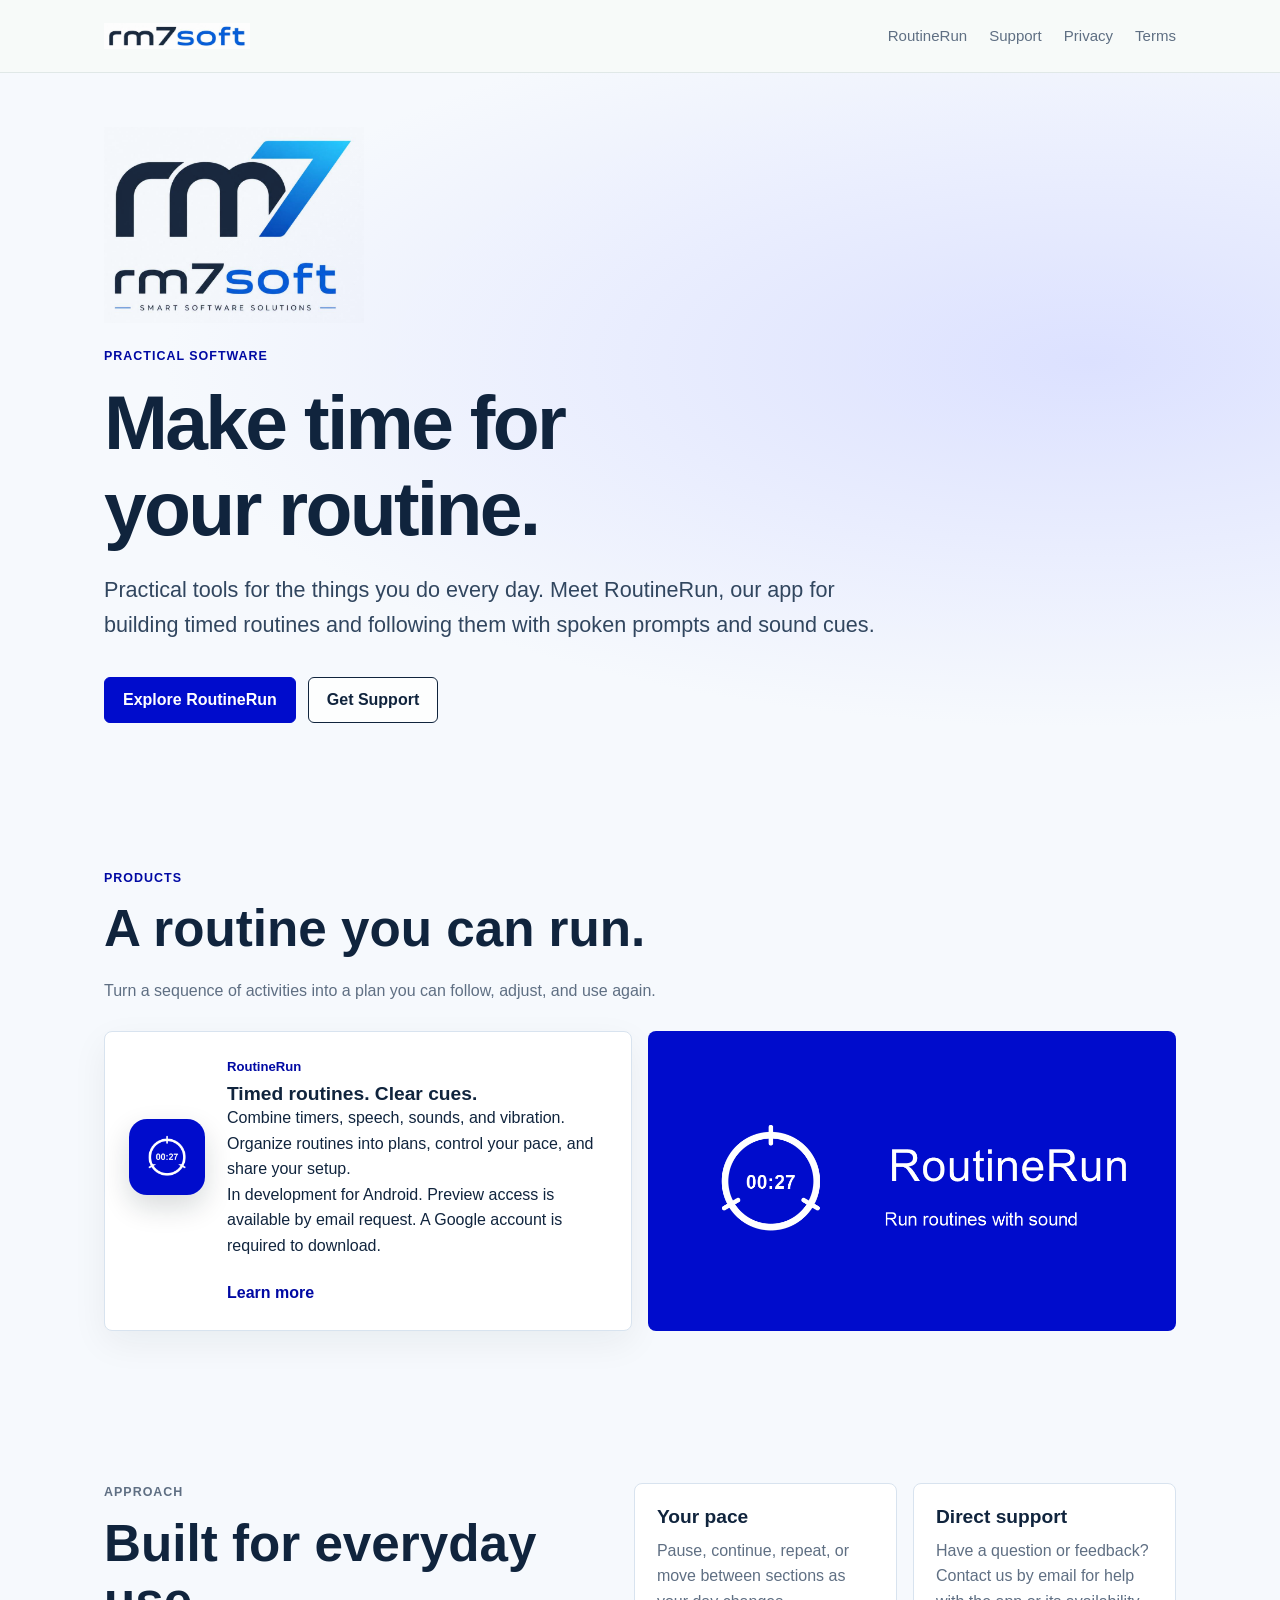
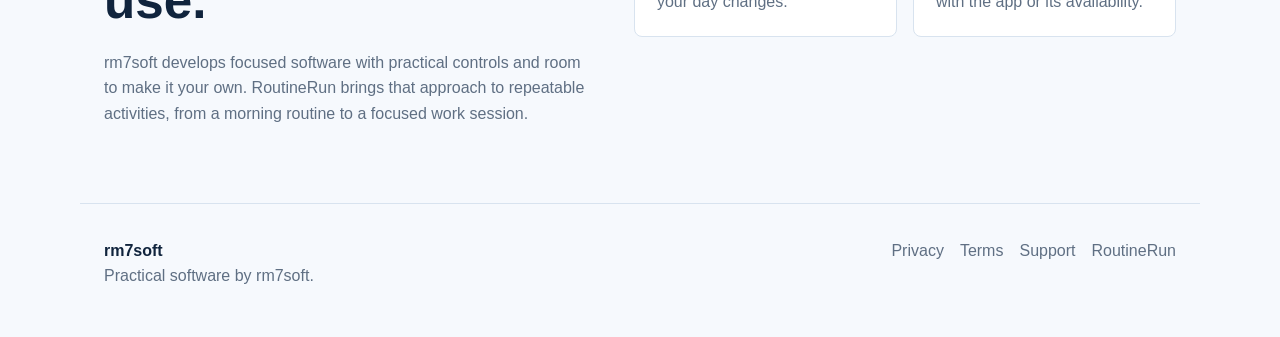
==== index.html @ 3495c2c3 "Keep preview information factual and audience neutral" ====
<!doctype html>
<html lang="en">
<head>
    <meta charset="utf-8">
    <meta name="viewport" content="width=device-width, initial-scale=1">
    <title>rm7soft | Practical software</title>
    <meta name="description" content="Discover RoutineRun for Android: timed routines with spoken prompts, sound cues, flexible plans, and sharing.">
    <link rel="icon" type="image/png" href="assets/rm7soft-mark.png">
    <link rel="stylesheet" href="assets/styles.css">
</head>
<body>
    <a class="skip-link" href="#main">Skip to content</a>
    <header class="site-header">
        <nav class="nav-shell" aria-label="Primary">
            <a class="brand" href="index.html" aria-label="rm7soft home">
                <img class="brand-logo" src="assets/rm7soft-wordmark.png" alt="rm7soft">
            </a>
            <div class="nav-links">
                <a href="routinerun/">RoutineRun</a>
                <a href="support.html">Support</a>
                <a href="privacy.html">Privacy</a>
                <a href="terms.html">Terms</a>
            </div>
        </nav>
    </header>

    <main id="main">
        <section class="hero hero-company">
            <div class="hero-content">
                <img class="hero-logo" src="assets/rm7soft-logo.png" alt="rm7soft - smart software solutions">
                <p class="eyebrow">Practical software</p>
                <h1>Make time for<br>your routine.</h1>
                <p class="lede">Practical tools for the things you do every day. Meet RoutineRun, our app for building timed routines and following them with spoken prompts and sound cues.</p>
                <div class="hero-actions" aria-label="Primary actions">
                    <a class="button primary" href="routinerun/">Explore RoutineRun</a>
                    <a class="button secondary" href="support.html">Get Support</a>
                </div>
            </div>
        </section>

        <section class="section">
            <div class="section-heading">
                <p class="eyebrow">Products</p>
                <h2>A routine you can run.</h2>
                <p>Turn a sequence of activities into a plan you can follow, adjust, and use again.</p>
            </div>
            <div class="product-grid">
                <article class="product-card">
                    <img class="product-icon" src="assets/routinerun-icon.png" alt="" aria-hidden="true">
                    <div>
                        <p class="product-label">RoutineRun</p>
                        <h3>Timed routines. Clear cues.</h3>
                        <p>Combine timers, speech, sounds, and vibration. Organize routines into plans, control your pace, and share your setup.</p>
                        <p>In development for Android. Preview access is available by email request. A Google account is required to download.</p>
                    </div>
                    <a class="text-link" href="routinerun/">Learn more</a>
                </article>
                <a class="brand-art" href="routinerun/" aria-label="Discover RoutineRun">
                    <img src="assets/routinerun-brand.png" alt="RoutineRun — Run routines with sound" width="1024" height="500" loading="lazy">
                </a>
            </div>
        </section>

        <section class="section split-section">
            <div>
                <p class="eyebrow">Approach</p>
                <h2>Built for everyday use.</h2>
                <p>rm7soft develops focused software with practical controls and room to make it your own. RoutineRun brings that approach to repeatable activities, from a morning routine to a focused work session.</p>
            </div>
            <div class="info-grid">
                <article class="info-card">
                    <h3>Your pace</h3>
                    <p>Pause, continue, repeat, or move between sections as your day changes.</p>
                </article>
                <article class="info-card">
                    <h3>Direct support</h3>
                    <p>Have a question or feedback? Contact us by email for help with the app or its availability.</p>
                </article>
            </div>
        </section>
    </main>

    <footer class="site-footer">
        <div>
            <strong>rm7soft</strong>
            <p>Practical software by rm7soft.</p>
        </div>
        <nav aria-label="Footer">
            <a href="privacy.html">Privacy</a>
            <a href="terms.html">Terms</a>
            <a href="support.html">Support</a>
            <a href="routinerun/">RoutineRun</a>
        </nav>
    </footer>
</body>
</html>
---- assets/styles.css ----
:root {
    color-scheme: light;
    --ink: #10243d;
    --muted: #5f6f83;
    --line: #d8e3ef;
    --paper: #f6f9fd;
    --surface: #ffffff;
    --teal: #000ccc;
    --teal-dark: #0009a3;
    --coral: #24b7ee;
    --gold: #2f8ee8;
    --shadow: 0 22px 70px rgba(16, 36, 61, 0.14);
    --max: 1120px;
}

* {
    box-sizing: border-box;
}

html {
    scroll-behavior: smooth;
    scroll-padding-top: 130px;
}

body {
    margin: 0;
    font-family: Arial, Helvetica, sans-serif;
    line-height: 1.6;
    color: var(--ink);
    background: var(--paper);
}

img {
    max-width: 100%;
    display: block;
}

a {
    color: inherit;
}

a:focus-visible {
    outline: 3px solid var(--teal);
    outline-offset: 5px;
}

.skip-link {
    position: absolute;
    top: -48px;
    left: 16px;
    z-index: 10;
    padding: 10px 14px;
    background: var(--ink);
    color: #ffffff;
    border-radius: 4px;
}

.skip-link:focus {
    top: 16px;
}

.site-header {
    position: sticky;
    top: 0;
    z-index: 5;
    background: rgba(247, 250, 249, 0.94);
    backdrop-filter: blur(14px);
    border-bottom: 1px solid rgba(217, 226, 225, 0.75);
}

.nav-shell {
    max-width: var(--max);
    margin: 0 auto;
    min-height: 72px;
    padding: 0 24px;
    display: flex;
    align-items: center;
    justify-content: space-between;
    gap: 24px;
}

.brand {
    display: inline-flex;
    align-items: center;
    gap: 12px;
    text-decoration: none;
    font-weight: 700;
}

.brand-mark {
    width: 38px;
    height: 38px;
    border-radius: 8px;
    box-shadow: 0 8px 20px rgba(13, 30, 36, 0.14);
}

.brand-logo {
    width: 146px;
    max-width: 42vw;
    height: auto;
}

.brand-product-icon {
    width: 38px;
    height: 38px;
    border-radius: 8px;
    box-shadow: 0 8px 20px rgba(13, 30, 36, 0.16);
}

.brand-text {
    font-size: 1.02rem;
}

.nav-links {
    display: flex;
    align-items: center;
    gap: 22px;
    color: var(--muted);
    font-size: 0.94rem;
}

.nav-links a,
.site-footer a {
    text-decoration: none;
}

.nav-links a:hover,
.site-footer a:hover,
.text-link:hover {
    color: var(--teal-dark);
}

.hero {
    position: relative;
    min-height: min(760px, calc(100vh - 72px));
    display: grid;
    align-items: center;
    overflow: hidden;
    isolation: isolate;
}

.hero::after {
    content: "";
    position: absolute;
    inset: 0;
    z-index: -1;
    background: linear-gradient(90deg, rgba(247, 250, 249, 0.96) 0%, rgba(247, 250, 249, 0.88) 39%, rgba(247, 250, 249, 0.36) 72%, rgba(247, 250, 249, 0.12) 100%);
}

.hero-media {
    position: absolute;
    inset: 0;
    z-index: -2;
}

.hero-media img {
    width: 100%;
    height: 100%;
    object-fit: cover;
    object-position: center right;
}

.hero-content {
    width: min(100%, var(--max));
    margin: 0 auto;
    padding: 82px 24px 116px;
}

.hero-content > * {
    max-width: 620px;
}

.hero-logo {
    width: min(260px, 60vw);
    margin-bottom: 24px;
    mix-blend-mode: multiply;
}

.eyebrow {
    margin: 0 0 12px;
    color: var(--teal-dark);
    font-size: 0.78rem;
    font-weight: 700;
    letter-spacing: 0.08em;
    text-transform: uppercase;
}

h1,
h2,
h3 {
    margin: 0;
    line-height: 1.12;
}

h1 {
    font-size: clamp(2.7rem, 6vw, 5rem);
    letter-spacing: -0.035em;
    overflow-wrap: anywhere;
}

h2 {
    font-size: clamp(2rem, 4vw, 3.4rem);
}

h3 {
    font-size: 1.2rem;
}

p {
    margin: 0;
}

.lede {
    margin-top: 22px;
    color: #31465f;
    font-size: clamp(1.12rem, 2vw, 1.35rem);
    max-width: 570px;
}

.hero-actions,
.actions {
    display: flex;
    flex-wrap: wrap;
    gap: 12px;
    margin-top: 34px;
}

.button {
    display: inline-flex;
    align-items: center;
    justify-content: center;
    min-height: 46px;
    padding: 0 18px;
    border-radius: 6px;
    border: 1px solid var(--ink);
    text-decoration: none;
    font-weight: 700;
}

.button.primary {
    background: var(--teal);
    border-color: var(--teal);
    color: #ffffff;
}

.button.secondary {
    background: rgba(255, 255, 255, 0.8);
    color: var(--ink);
}

.section {
    width: min(100%, var(--max));
    margin: 0 auto;
    padding: 76px 24px;
}

.section-heading {
    max-width: 680px;
}

.section-heading p:not(.eyebrow),
.split-section p,
.legal-content p,
.legal-content li,
.support-list p {
    color: var(--muted);
}

.product-grid {
    margin-top: 28px;
    display: grid;
    grid-template-columns: repeat(2, minmax(0, 1fr));
    gap: 16px;
}

.product-card {
    padding: 24px;
    display: grid;
    grid-template-columns: auto minmax(0, 1fr);
    gap: 22px;
    align-items: center;
    background: var(--surface);
    border: 1px solid var(--line);
    border-radius: 8px;
    box-shadow: 0 12px 36px rgba(23, 32, 35, 0.06);
}

.product-card .text-link {
    grid-column: 2;
}

.product-label {
    margin-bottom: 6px;
    color: var(--teal-dark);
    font-size: 0.82rem;
    font-weight: 700;
}

.product-icon {
    width: 76px;
    height: 76px;
    border-radius: 18px;
    box-shadow: 0 12px 28px rgba(13, 30, 36, 0.16);
}

.product-placeholder {
    width: 76px;
    height: 76px;
    display: grid;
    place-items: center;
    border-radius: 18px;
    background: #eef5f3;
    color: var(--teal-dark);
    border: 1px dashed #97bfe8;
    font-size: 2rem;
    font-weight: 700;
}

.future-product {
    box-shadow: none;
}

.text-link {
    color: var(--teal-dark);
    font-weight: 700;
    text-decoration: none;
    white-space: nowrap;
}

.split-section {
    display: grid;
    grid-template-columns: minmax(0, 0.9fr) minmax(0, 1fr);
    gap: 42px;
    align-items: start;
}

.info-grid,
.feature-grid {
    display: grid;
    grid-template-columns: repeat(2, minmax(0, 1fr));
    gap: 16px;
}

.feature-grid {
    margin-top: 28px;
    grid-template-columns: repeat(3, minmax(0, 1fr));
}

.info-card,
.feature-card,
.support-card {
    padding: 22px;
    background: var(--surface);
    border: 1px solid var(--line);
    border-radius: 8px;
}

.info-card p,
.feature-card p,
.support-card p {
    margin-top: 10px;
    color: var(--muted);
}

.product-hero {
    min-height: auto;
    background: var(--surface);
    border-bottom: 1px solid var(--line);
}

.product-hero::after {
    display: none;
}

.product-hero .hero-content {
    display: grid;
    grid-template-columns: minmax(0, 1.2fr) minmax(260px, 0.8fr);
    gap: 42px;
    align-items: center;
    padding-top: 74px;
    padding-bottom: 74px;
}

.product-lockup {
    display: flex;
    align-items: center;
    gap: 18px;
    margin-bottom: 22px;
}

.product-lockup img {
    width: 78px;
    height: 78px;
    border-radius: 20px;
    box-shadow: 0 14px 32px rgba(13, 30, 36, 0.18);
}

.device-panel {
    padding: 24px;
    background: #edf6ff;
    border: 1px solid var(--line);
    border-radius: 8px;
    box-shadow: var(--shadow);
}

.device-panel img {
    border-radius: 6px;
    aspect-ratio: 4 / 3;
    object-fit: cover;
    object-position: center right;
}

.page-header {
    width: min(100%, var(--max));
    margin: 0 auto;
    padding: 70px 24px 36px;
}

.page-header p {
    max-width: 720px;
    margin-top: 16px;
    color: var(--muted);
    font-size: 1.08rem;
}

.legal-content,
.support-list {
    width: min(100%, 880px);
    margin: 0 auto;
    padding: 24px 24px 78px;
}

.legal-content section,
.support-card {
    margin-top: 26px;
}

.legal-content h2 {
    font-size: 1.42rem;
    margin-bottom: 10px;
}

.legal-content ul {
    margin: 10px 0 0;
    padding-left: 22px;
}

.notice {
    margin-top: 22px;
    padding: 18px;
    border-left: 4px solid var(--gold);
    background: #eef6ff;
    color: #27435f;
}

.site-footer {
    max-width: var(--max);
    margin: 0 auto;
    padding: 34px 24px 48px;
    display: flex;
    justify-content: space-between;
    gap: 28px;
    color: var(--muted);
    border-top: 1px solid var(--line);
}

.site-footer strong {
    color: var(--ink);
}

.site-footer nav {
    display: flex;
    flex-wrap: wrap;
    gap: 16px;
}

.hero-company {
    min-height: auto;
    background: radial-gradient(ellipse at 85% 40%, #dce1ff, transparent 60%), #f6f9fd;
}

.hero-company::after {
    display: none;
}

.hero-company .hero-content {
    padding-top: 54px;
    padding-bottom: 70px;
}

.hero-company .hero-content > * {
    max-width: 800px;
}

.brand-art {
    display: grid;
    align-items: center;
    background: #000ccc;
    border-radius: 8px;
    overflow: hidden;
}

.brand-art img {
    width: 100%;
    height: auto;
}

.product-tagline {
    margin-top: 20px;
    font-size: clamp(1.4rem, 3vw, 2rem);
    font-weight: 700;
    color: var(--teal);
}

.product-art {
    padding: 24px 24px 32px;
    background: #000ccc;
    border-radius: 24px;
    color: white;
    text-align: center;
}

.product-art img {
    width: 100%;
    height: auto;
}

.product-art p {
    font-weight: 700;
}

.section-heading p:not(.eyebrow),
.split-section > div > p:last-child {
    margin-top: 20px;
}

.steps {
    margin: 0;
    padding-left: 28px;
}

.steps li {
    padding: 0 0 26px 12px;
}

.steps li::marker {
    font-weight: 700;
    color: var(--teal);
}

.steps p {
    margin-top: 10px;
}

.callout {
    padding: clamp(24px, 5vw, 48px);
    border: 1px solid #cdd2ff;
    border-radius: 16px;
    background: #eef0ff;
}

.callout > p:not(.eyebrow) {
    max-width: 720px;
    margin-top: 18px;
    color: var(--muted);
}

.legal-content p + p {
    margin-top: 12px;
}

.release-details {
    margin-top: 24px;
}

.release-note {
    margin-top: 18px;
    color: var(--muted);
    font-size: 0.94rem;
}

.release-details summary {
    cursor: pointer;
    font-weight: 700;
}

.release-details p {
    margin-top: 12px;
}

.checksum {
    overflow-wrap: anywhere;
}

@media (prefers-reduced-motion: reduce) {
    html { scroll-behavior: auto; }
}

@media (max-width: 820px) {
    .nav-shell,
    .site-footer {
        align-items: flex-start;
        flex-direction: column;
    }

    .nav-shell {
        gap: 12px;
        padding-top: 14px;
        padding-bottom: 12px;
    }

    .nav-links {
        width: 100%;
        overflow-x: auto;
        padding-bottom: 6px;
    }

    .hero {
        min-height: auto;
    }

    .hero::after {
        background: linear-gradient(180deg, rgba(247, 250, 249, 0.98) 0%, rgba(247, 250, 249, 0.88) 52%, rgba(247, 250, 249, 0.52) 100%);
    }

    .hero-content {
        padding-top: 62px;
        padding-bottom: 92px;
    }

    .hero-media img {
        object-position: 68% center;
    }

    .product-grid,
    .product-card,
    .split-section,
    .product-hero .hero-content,
    .feature-grid {
        grid-template-columns: 1fr;
    }

    .product-card {
        align-items: start;
    }

    .product-card .text-link {
        grid-column: 1;
    }

    .text-link {
        white-space: normal;
    }
}

@media (max-width: 560px) {
    .nav-shell {
        padding: 14px 18px 12px;
    }

    .nav-links {
        gap: 16px;
        font-size: 0.9rem;
    }

    .hero-content,
    .section,
    .page-header,
    .legal-content,
    .support-list,
    .site-footer {
        padding-left: 18px;
        padding-right: 18px;
    }

    h1 {
        font-size: clamp(2.6rem, 10vw, 3.25rem);
    }

    .hero-actions,
    .actions {
        flex-direction: column;
    }

    .button {
        width: 100%;
    }

    .info-grid {
        grid-template-columns: 1fr;
    }
}
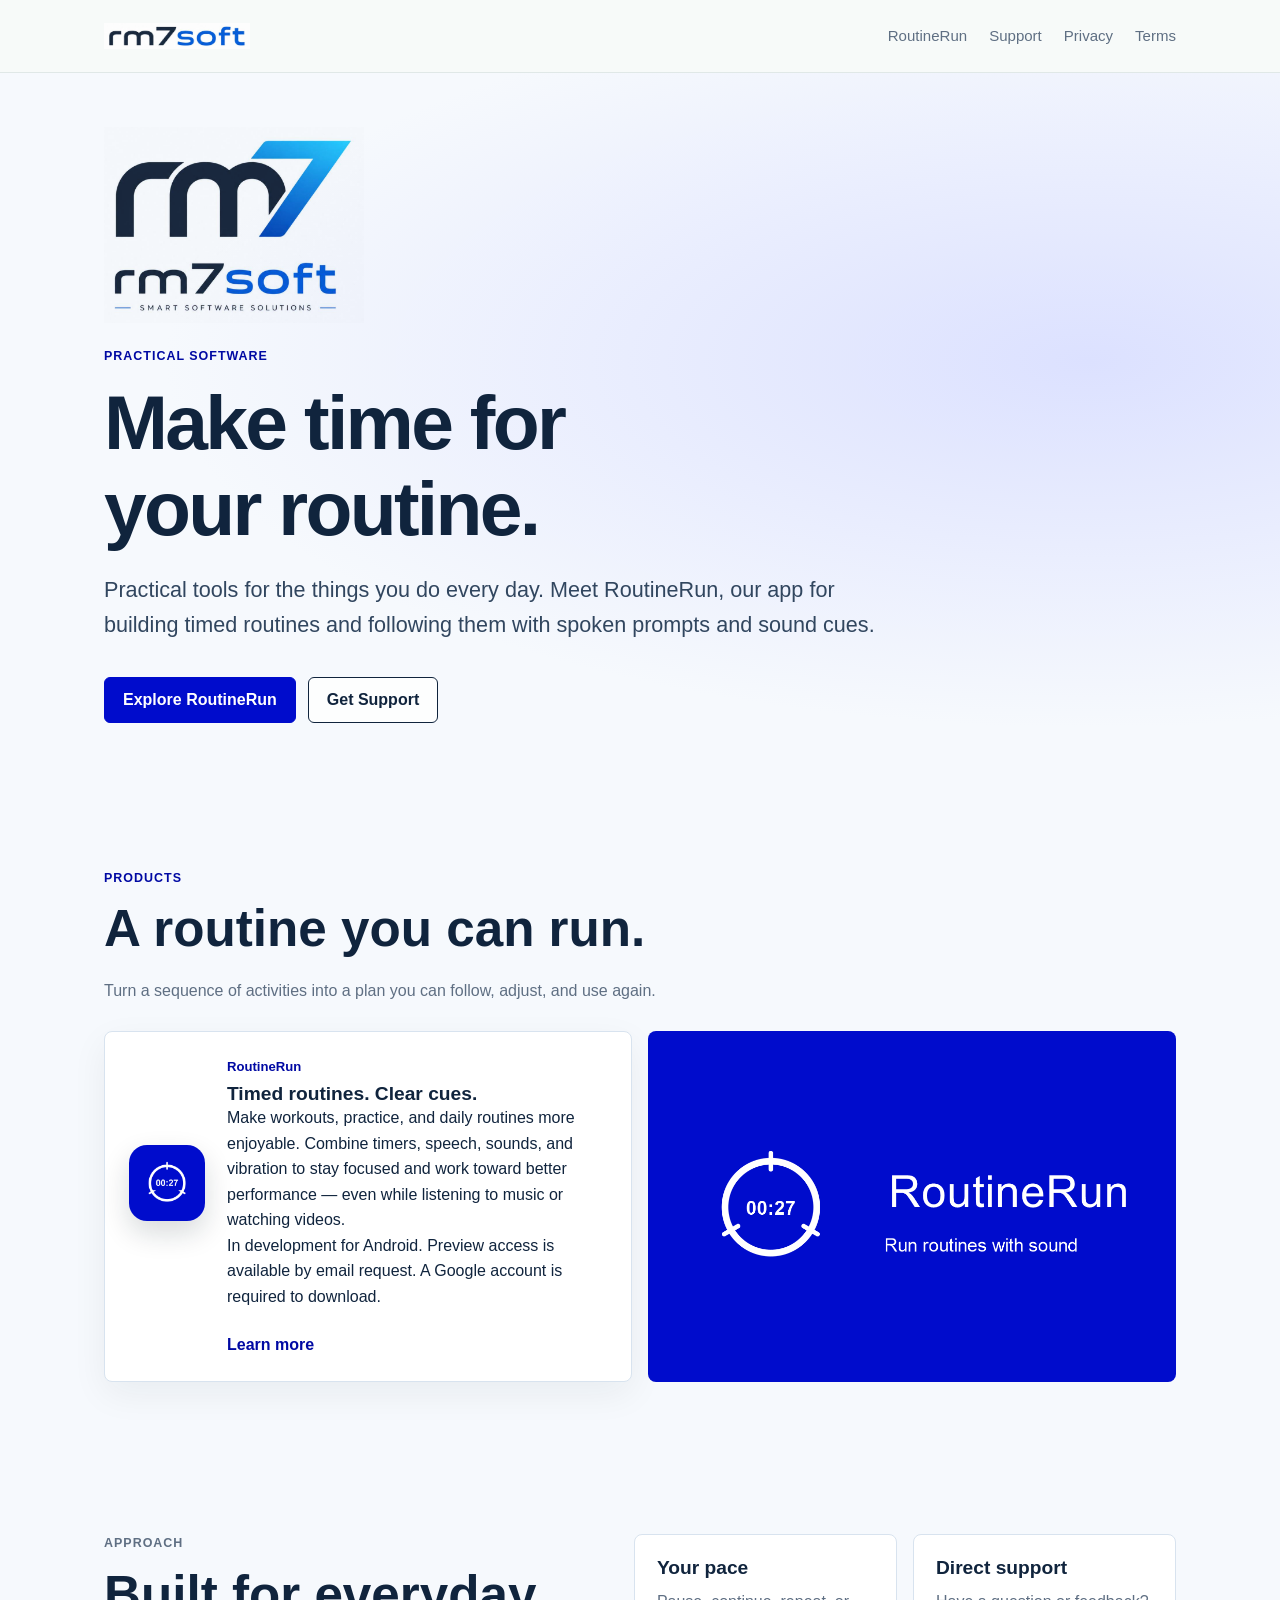
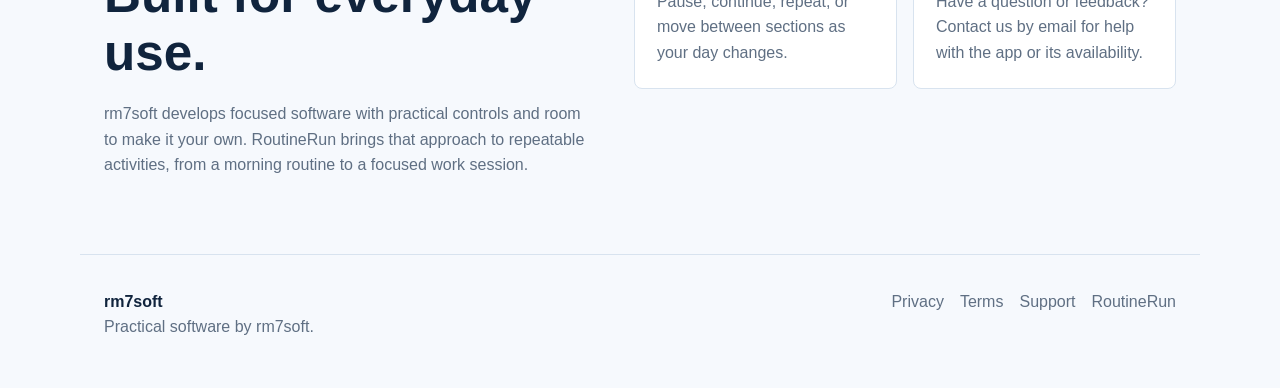
==== commit d25f8523: "Describe enjoyment, practice, and use alongside music and video" ====
--- a/index.html
+++ b/index.html
@@ -50,7 +50,7 @@
                     <div>
                         <p class="product-label">RoutineRun</p>
                         <h3>Timed routines. Clear cues.</h3>
-                        <p>Combine timers, speech, sounds, and vibration. Organize routines into plans, control your pace, and share your setup.</p>
+                        <p>Make workouts, practice, and daily routines more enjoyable. Combine timers, speech, sounds, and vibration to stay focused and work toward better performance &mdash; even while listening to music or watching videos.</p>
                         <p>In development for Android. Preview access is available by email request. A Google account is required to download.</p>
                     </div>
                     <a class="text-link" href="routinerun/">Learn more</a>
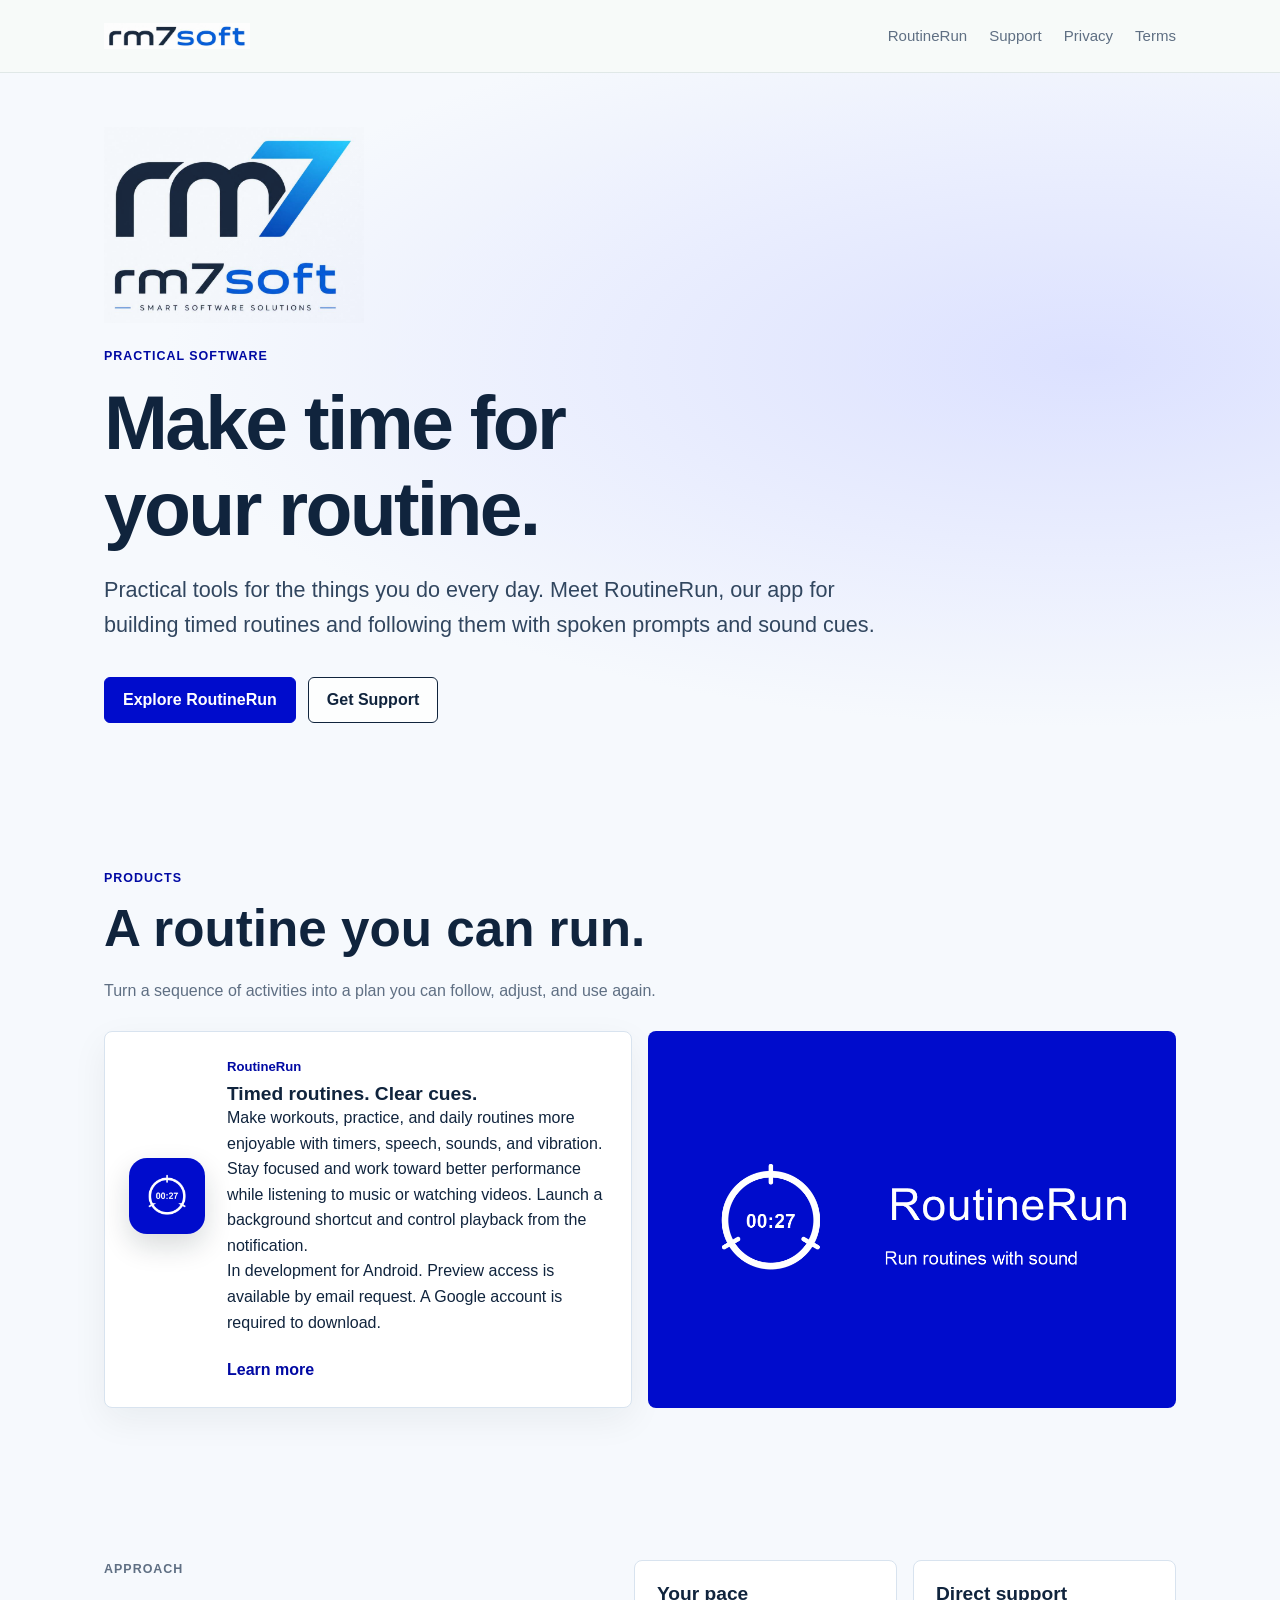
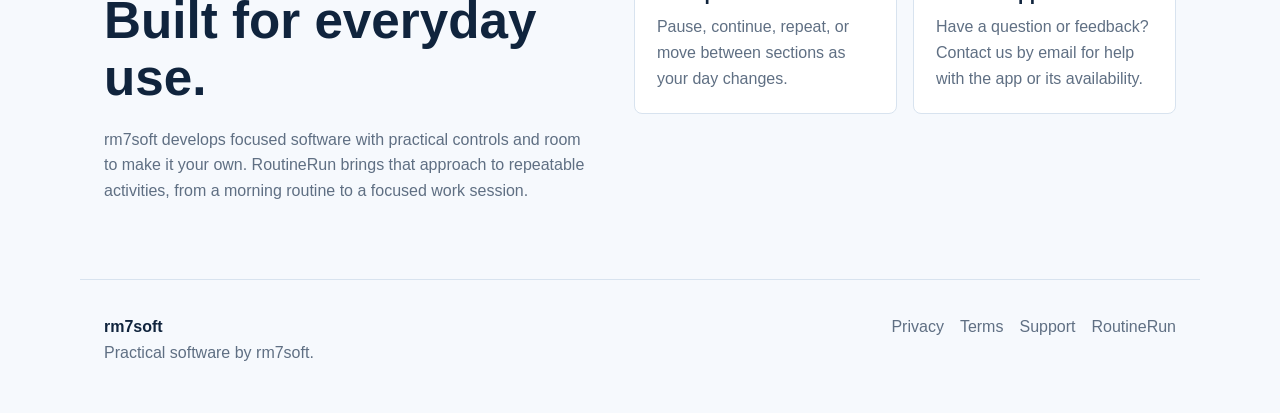
==== commit 35a4b6e1: "Document background shortcuts and expanded playback controls" ====
--- a/index.html
+++ b/index.html
@@ -50,7 +50,7 @@
                     <div>
                         <p class="product-label">RoutineRun</p>
                         <h3>Timed routines. Clear cues.</h3>
-                        <p>Make workouts, practice, and daily routines more enjoyable. Combine timers, speech, sounds, and vibration to stay focused and work toward better performance &mdash; even while listening to music or watching videos.</p>
+                        <p>Make workouts, practice, and daily routines more enjoyable with timers, speech, sounds, and vibration. Stay focused and work toward better performance while listening to music or watching videos. Launch a background shortcut and control playback from the notification.</p>
                         <p>In development for Android. Preview access is available by email request. A Google account is required to download.</p>
                     </div>
                     <a class="text-link" href="routinerun/">Learn more</a>
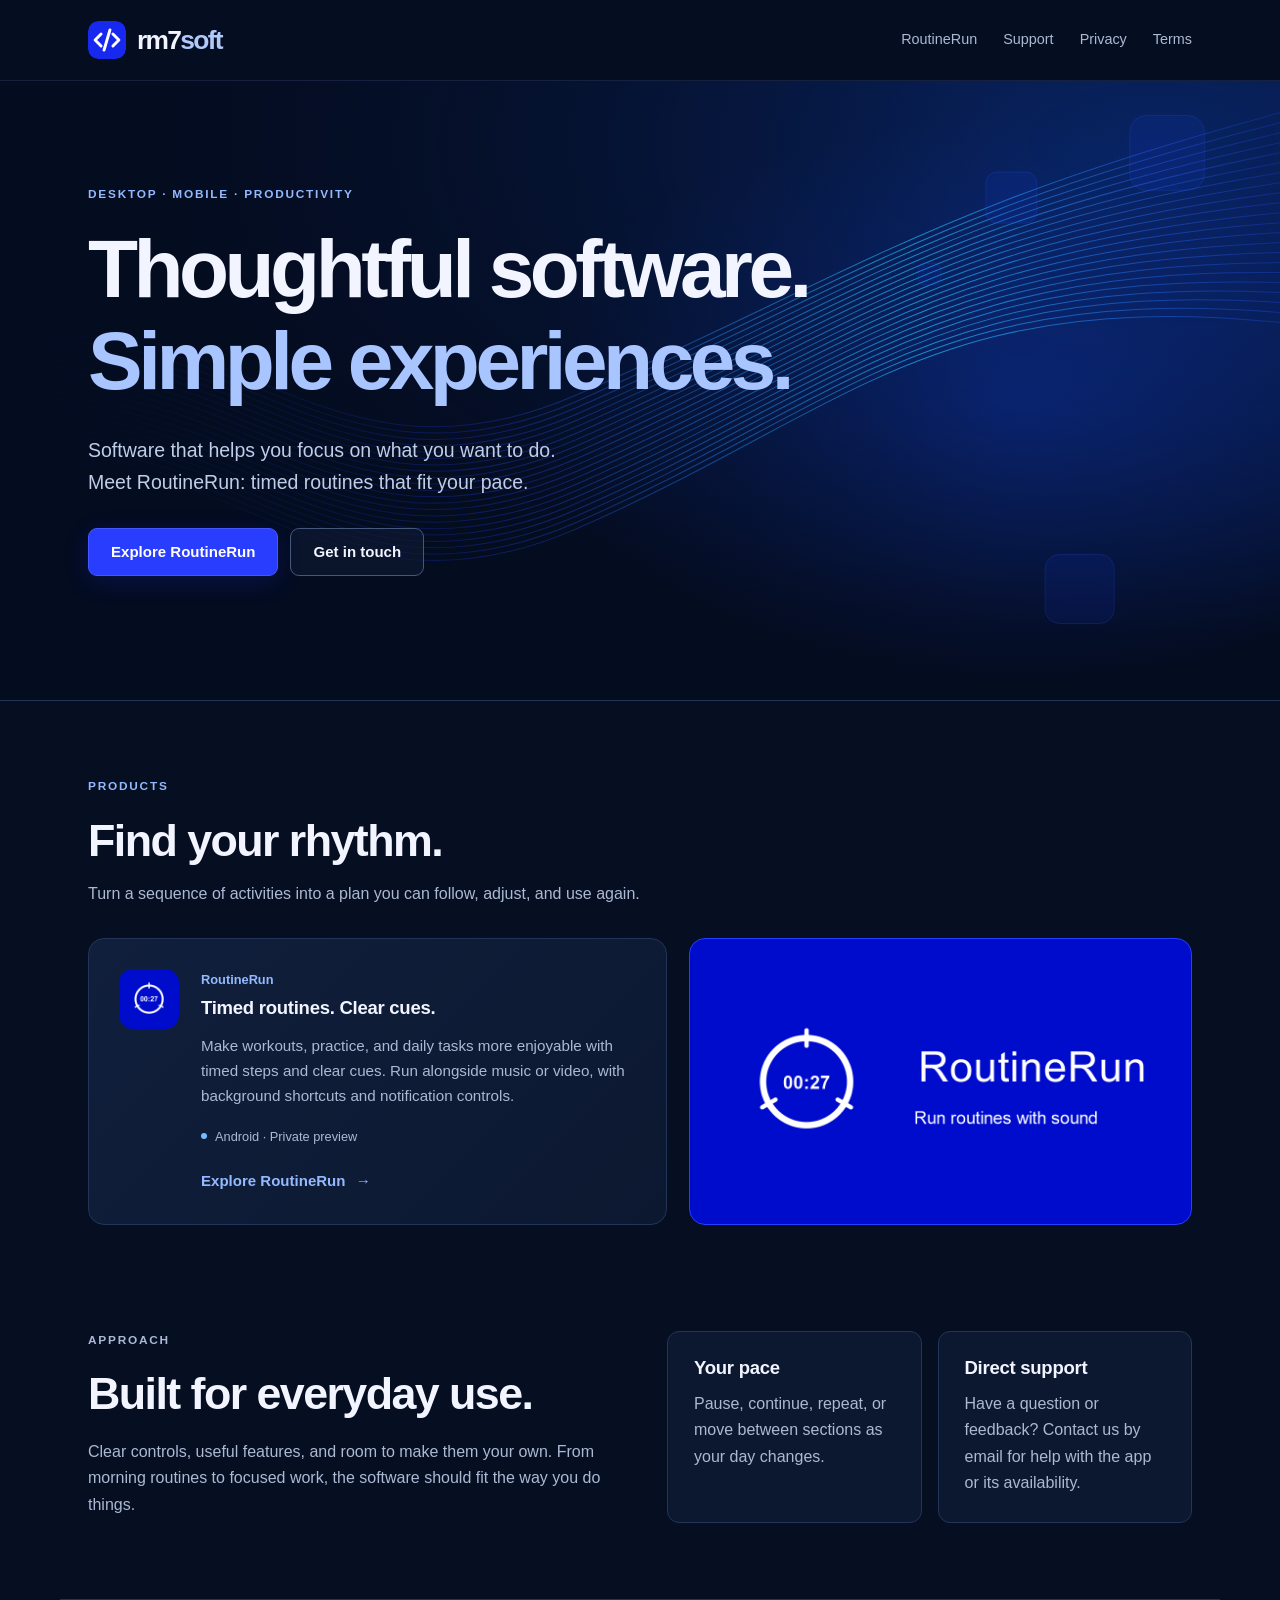
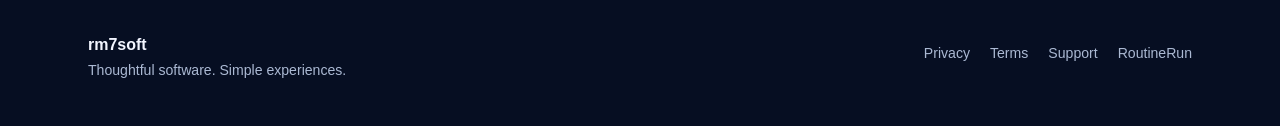
==== commit 7b0b67db: "Refresh rm7soft website with navy and blue brand design" ====
--- a/index.html
+++ b/index.html
@@ -3,9 +3,9 @@
 <head>
     <meta charset="utf-8">
     <meta name="viewport" content="width=device-width, initial-scale=1">
-    <title>rm7soft | Practical software</title>
-    <meta name="description" content="Discover RoutineRun for Android: timed routines with spoken prompts, sound cues, flexible plans, and sharing.">
-    <link rel="icon" type="image/png" href="assets/rm7soft-mark.png">
+    <title>rm7soft | Thoughtful software. Simple experiences.</title>
+    <meta name="description" content="Thoughtful software. Simple experiences. Discover RoutineRun for Android: timed routines, spoken prompts, and background playback.">
+    <link rel="icon" type="image/svg+xml" href="assets/rm7soft-code-mark.svg">
     <link rel="stylesheet" href="assets/styles.css">
 </head>
 <body>
@@ -13,7 +13,8 @@
     <header class="site-header">
         <nav class="nav-shell" aria-label="Primary">
             <a class="brand" href="index.html" aria-label="rm7soft home">
-                <img class="brand-logo" src="assets/rm7soft-wordmark.png" alt="rm7soft">
+                <img class="brand-mark" src="assets/rm7soft-code-mark.svg" alt="" width="38" height="38">
+                <span class="brand-wordmark">rm7<span>soft</span></span>
             </a>
             <div class="nav-links">
                 <a href="routinerun/">RoutineRun</a>
@@ -27,21 +28,20 @@
     <main id="main">
         <section class="hero hero-company">
             <div class="hero-content">
-                <img class="hero-logo" src="assets/rm7soft-logo.png" alt="rm7soft - smart software solutions">
-                <p class="eyebrow">Practical software</p>
-                <h1>Make time for<br>your routine.</h1>
-                <p class="lede">Practical tools for the things you do every day. Meet RoutineRun, our app for building timed routines and following them with spoken prompts and sound cues.</p>
+                <p class="eyebrow">Desktop &middot; Mobile &middot; Productivity</p>
+                <h1>Thoughtful software.<br><span>Simple experiences.</span></h1>
+                <p class="lede">Software that helps you focus on what you want to do. Meet RoutineRun: timed routines that fit your pace.</p>
                 <div class="hero-actions" aria-label="Primary actions">
                     <a class="button primary" href="routinerun/">Explore RoutineRun</a>
-                    <a class="button secondary" href="support.html">Get Support</a>
+                    <a class="button secondary" href="mailto:support@rm7soft.com">Get in touch</a>
                 </div>
             </div>
         </section>
 
-        <section class="section">
+        <section class="section" id="products">
             <div class="section-heading">
                 <p class="eyebrow">Products</p>
-                <h2>A routine you can run.</h2>
+                <h2>Find your rhythm.</h2>
                 <p>Turn a sequence of activities into a plan you can follow, adjust, and use again.</p>
             </div>
             <div class="product-grid">
@@ -50,10 +50,10 @@
                     <div>
                         <p class="product-label">RoutineRun</p>
                         <h3>Timed routines. Clear cues.</h3>
-                        <p>Make workouts, practice, and daily routines more enjoyable with timers, speech, sounds, and vibration. Stay focused and work toward better performance while listening to music or watching videos. Launch a background shortcut and control playback from the notification.</p>
-                        <p>In development for Android. Preview access is available by email request. A Google account is required to download.</p>
+                        <p>Make workouts, practice, and daily tasks more enjoyable with timed steps and clear cues. Run alongside music or video, with background shortcuts and notification controls.</p>
+                        <p class="product-status"><span class="status-dot" aria-hidden="true"></span>Android &middot; Private preview</p>
                     </div>
-                    <a class="text-link" href="routinerun/">Learn more</a>
+                    <a class="text-link" href="routinerun/">Explore RoutineRun <span aria-hidden="true">&rarr;</span></a>
                 </article>
                 <a class="brand-art" href="routinerun/" aria-label="Discover RoutineRun">
                     <img src="assets/routinerun-brand.png" alt="RoutineRun — Run routines with sound" width="1024" height="500" loading="lazy">
@@ -65,7 +65,7 @@
             <div>
                 <p class="eyebrow">Approach</p>
                 <h2>Built for everyday use.</h2>
-                <p>rm7soft develops focused software with practical controls and room to make it your own. RoutineRun brings that approach to repeatable activities, from a morning routine to a focused work session.</p>
+                <p>Clear controls, useful features, and room to make them your own. From morning routines to focused work, the software should fit the way you do things.</p>
             </div>
             <div class="info-grid">
                 <article class="info-card">
@@ -83,7 +83,7 @@
     <footer class="site-footer">
         <div>
             <strong>rm7soft</strong>
-            <p>Practical software by rm7soft.</p>
+            <p>Thoughtful software. Simple experiences.</p>
         </div>
         <nav aria-label="Footer">
             <a href="privacy.html">Privacy</a>
--- a/assets/styles.css
+++ b/assets/styles.css
@@ -1,692 +1,223 @@
 :root {
-    color-scheme: light;
-    --ink: #10243d;
-    --muted: #5f6f83;
-    --line: #d8e3ef;
-    --paper: #f6f9fd;
-    --surface: #ffffff;
-    --teal: #000ccc;
-    --teal-dark: #0009a3;
-    --coral: #24b7ee;
-    --gold: #2f8ee8;
-    --shadow: 0 22px 70px rgba(16, 36, 61, 0.14);
-    --max: 1120px;
+    color-scheme: dark;
+    --ink: #f2f5ff;
+    --muted: #abb9d3;
+    --line: #243458;
+    --paper: #060e22;
+    --surface: #0c1830;
+    --teal: #293dff;
+    --teal-dark: #93baff;
+    --coral: #36c3ff;
+    --gold: #619aff;
+    --shadow: 0 22px 70px #00000033;
+    --max: 1160px;
 }
 
-* {
-    box-sizing: border-box;
-}
-
-html {
-    scroll-behavior: smooth;
-    scroll-padding-top: 130px;
-}
-
+* { box-sizing: border-box; }
+html { scroll-behavior: smooth; scroll-padding-top: 110px; }
 body {
     margin: 0;
-    font-family: Arial, Helvetica, sans-serif;
-    line-height: 1.6;
+    font-family: "Segoe UI", Arial, Helvetica, sans-serif;
+    line-height: 1.65;
     color: var(--ink);
     background: var(--paper);
-}
-
-img {
-    max-width: 100%;
-    display: block;
-}
-
-a {
-    color: inherit;
-}
-
-a:focus-visible {
-    outline: 3px solid var(--teal);
-    outline-offset: 5px;
-}
-
+    -webkit-font-smoothing: antialiased;
+}
+img { max-width: 100%; display: block; }
+a { color: inherit; text-underline-offset: 4px; }
+a:focus-visible, summary:focus-visible { outline: 3px solid var(--coral); outline-offset: 5px; }
+::selection { background: #284bc0; color: #fff; }
 .skip-link {
     position: absolute;
-    top: -48px;
+    top: -80px;
     left: 16px;
     z-index: 10;
     padding: 10px 14px;
     background: var(--ink);
-    color: #ffffff;
-    border-radius: 4px;
-}
-
-.skip-link:focus {
-    top: 16px;
-}
-
+    color: var(--paper);
+    border-radius: 6px;
+}
+.skip-link:focus { top: 16px; }
 .site-header {
     position: sticky;
     top: 0;
     z-index: 5;
-    background: rgba(247, 250, 249, 0.94);
-    backdrop-filter: blur(14px);
-    border-bottom: 1px solid rgba(217, 226, 225, 0.75);
-}
-
+    background: #060e22ed;
+    backdrop-filter: blur(16px);
+    border-bottom: 1px solid #24345888;
+}
 .nav-shell {
     max-width: var(--max);
     margin: 0 auto;
-    min-height: 72px;
-    padding: 0 24px;
+    min-height: 80px;
+    padding: 0 28px;
     display: flex;
     align-items: center;
     justify-content: space-between;
     gap: 24px;
 }
-
-.brand {
-    display: inline-flex;
-    align-items: center;
-    gap: 12px;
-    text-decoration: none;
-    font-weight: 700;
-}
-
-.brand-mark {
-    width: 38px;
-    height: 38px;
-    border-radius: 8px;
-    box-shadow: 0 8px 20px rgba(13, 30, 36, 0.14);
-}
-
-.brand-logo {
-    width: 146px;
-    max-width: 42vw;
-    height: auto;
-}
-
-.brand-product-icon {
-    width: 38px;
-    height: 38px;
-    border-radius: 8px;
-    box-shadow: 0 8px 20px rgba(13, 30, 36, 0.16);
-}
-
-.brand-text {
-    font-size: 1.02rem;
-}
-
-.nav-links {
-    display: flex;
-    align-items: center;
-    gap: 22px;
-    color: var(--muted);
-    font-size: 0.94rem;
-}
-
-.nav-links a,
-.site-footer a {
-    text-decoration: none;
-}
-
-.nav-links a:hover,
-.site-footer a:hover,
-.text-link:hover {
-    color: var(--teal-dark);
-}
-
-.hero {
-    position: relative;
-    min-height: min(760px, calc(100vh - 72px));
-    display: grid;
-    align-items: center;
-    overflow: hidden;
-    isolation: isolate;
-}
-
-.hero::after {
+.brand { display: inline-flex; align-items: center; gap: 11px; text-decoration: none; font-weight: 700; flex-shrink: 0; }
+.brand-mark, .brand-product-icon { width: 38px; height: 38px; border-radius: 10px; }
+.brand-wordmark { font-size: 1.65rem; letter-spacing: -0.065em; line-height: 1; }
+.brand-wordmark span { color: #b1c8fa; }
+.brand-text { font-size: 1.08rem; }
+.nav-links { display: flex; align-items: center; gap: 26px; color: var(--muted); font-size: .9rem; }
+.nav-links a, .site-footer a { text-decoration: none; padding-block: 10px; }
+.nav-links a:hover, .site-footer a:hover, .text-link:hover { color: #fff; }
+.hero { position: relative; overflow: hidden; isolation: isolate; }
+.hero-content { width: min(100%, var(--max)); margin: 0 auto; padding: 80px 28px; }
+.hero-company {
+    background: radial-gradient(ellipse at 90% 10%, #082361 0, transparent 62%), #040c20;
+    border-bottom: 1px solid var(--line);
+}
+.hero-company::before {
     content: "";
     position: absolute;
     inset: 0;
-    z-index: -1;
-    background: linear-gradient(90deg, rgba(247, 250, 249, 0.96) 0%, rgba(247, 250, 249, 0.88) 39%, rgba(247, 250, 249, 0.36) 72%, rgba(247, 250, 249, 0.12) 100%);
-}
-
-.hero-media {
+    background: url("brand-waves.svg") center bottom / cover no-repeat;
+    z-index: -2;
+}
+.hero-company::after {
+    content: "";
     position: absolute;
     inset: 0;
-    z-index: -2;
-}
-
-.hero-media img {
-    width: 100%;
-    height: 100%;
-    object-fit: cover;
-    object-position: center right;
-}
-
-.hero-content {
-    width: min(100%, var(--max));
-    margin: 0 auto;
-    padding: 82px 24px 116px;
-}
-
-.hero-content > * {
-    max-width: 620px;
-}
-
-.hero-logo {
-    width: min(260px, 60vw);
-    margin-bottom: 24px;
-    mix-blend-mode: multiply;
-}
-
-.eyebrow {
-    margin: 0 0 12px;
-    color: var(--teal-dark);
-    font-size: 0.78rem;
-    font-weight: 700;
-    letter-spacing: 0.08em;
-    text-transform: uppercase;
-}
-
-h1,
-h2,
-h3 {
-    margin: 0;
-    line-height: 1.12;
-}
-
-h1 {
-    font-size: clamp(2.7rem, 6vw, 5rem);
-    letter-spacing: -0.035em;
-    overflow-wrap: anywhere;
-}
-
-h2 {
-    font-size: clamp(2rem, 4vw, 3.4rem);
-}
-
-h3 {
-    font-size: 1.2rem;
-}
-
-p {
-    margin: 0;
-}
-
-.lede {
-    margin-top: 22px;
-    color: #31465f;
-    font-size: clamp(1.12rem, 2vw, 1.35rem);
-    max-width: 570px;
-}
-
-.hero-actions,
-.actions {
-    display: flex;
-    flex-wrap: wrap;
-    gap: 12px;
-    margin-top: 34px;
-}
-
+    background: linear-gradient(90deg, #040c20c9 0, #040c2070 42%, transparent 78%);
+    z-index: -1;
+}
+.hero-company .hero-content { padding-top: 104px; padding-bottom: 124px; }
+.hero-company h1 { max-width: 1000px; font-size: clamp(2.75rem, 6.4vw, 5.3rem); letter-spacing: -.055em; }
+.hero-company h1 span { color: #a9c5ff; }
+.hero-company .lede { max-width: 510px; }
+.eyebrow { margin: 0 0 18px; color: var(--teal-dark); font-size: .74rem; font-weight: 600; letter-spacing: .15em; text-transform: uppercase; }
+h1, h2, h3 { margin: 0; line-height: 1.13; }
+h1 { font-size: clamp(2.7rem, 6vw, 5rem); letter-spacing: -.045em; overflow-wrap: anywhere; }
+h2 { font-size: clamp(1.9rem, 3.5vw, 3rem); letter-spacing: -.035em; }
+h3 { font-size: 1.16rem; letter-spacing: -.015em; }
+p { margin: 0; }
+.lede { margin-top: 26px; color: #bfcee6; font-size: clamp(1.08rem, 2vw, 1.22rem); max-width: 580px; }
+.hero-actions, .actions { display: flex; flex-wrap: wrap; gap: 12px; margin-top: 30px; }
 .button {
     display: inline-flex;
     align-items: center;
     justify-content: center;
-    min-height: 46px;
-    padding: 0 18px;
-    border-radius: 6px;
-    border: 1px solid var(--ink);
+    min-height: 48px;
+    padding: 10px 22px;
+    border-radius: 9px;
+    border: 1px solid #46577b;
     text-decoration: none;
-    font-weight: 700;
-}
-
-.button.primary {
-    background: var(--teal);
-    border-color: var(--teal);
-    color: #ffffff;
-}
-
-.button.secondary {
-    background: rgba(255, 255, 255, 0.8);
-    color: var(--ink);
-}
-
-.section {
-    width: min(100%, var(--max));
-    margin: 0 auto;
-    padding: 76px 24px;
-}
-
-.section-heading {
-    max-width: 680px;
-}
-
-.section-heading p:not(.eyebrow),
-.split-section p,
-.legal-content p,
-.legal-content li,
-.support-list p {
-    color: var(--muted);
-}
-
-.product-grid {
-    margin-top: 28px;
-    display: grid;
-    grid-template-columns: repeat(2, minmax(0, 1fr));
-    gap: 16px;
-}
-
+    text-align: center;
+    font-weight: 600;
+    font-size: .94rem;
+    transition: background-color .16s, border-color .16s;
+}
+.button.primary { background: var(--teal); border-color: #4356ff; color: #fff; box-shadow: 0 6px 24px #1828ee30; }
+.button.primary:hover { background: #3c50ff; border-color: #7181ff; }
+.button.secondary { background: #101d3680; color: var(--ink); }
+.button.secondary:hover { background: #1a2b4c; border-color: #6b87b7; }
+.section { width: min(100%, var(--max)); margin: 0 auto; padding: 76px 28px; }
+.section + .section { padding-top: 30px; }
+.section-heading { max-width: 680px; }
+.section-heading p:not(.eyebrow), .split-section p, .legal-content p, .legal-content li, .support-list p { color: var(--muted); }
+.section-heading p:not(.eyebrow) { margin-top: 16px; }
+.product-grid { margin-top: 30px; display: grid; grid-template-columns: 1.15fr 1fr; gap: 22px; }
 .product-card {
-    padding: 24px;
+    padding: 30px;
     display: grid;
     grid-template-columns: auto minmax(0, 1fr);
     gap: 22px;
-    align-items: center;
-    background: var(--surface);
+    align-items: start;
+    background: linear-gradient(135deg, #101f3c, var(--surface));
     border: 1px solid var(--line);
-    border-radius: 8px;
-    box-shadow: 0 12px 36px rgba(23, 32, 35, 0.06);
-}
+    border-radius: 16px;
+}
+.product-card .text-link { grid-column: 2; }
+.product-card h3 { margin-bottom: 14px; }
+.product-card p:not(.product-label) { color: var(--muted); font-size: .95rem; }
+.product-label { margin-bottom: 8px; color: var(--teal-dark); font-size: .8rem; font-weight: 600; }
+.product-icon { width: 60px; height: 60px; border-radius: 14px; }
+.product-status { margin-top: 18px; font-size: .8rem !important; display: flex; align-items: center; gap: 8px; }
+.status-dot { width: 6px; height: 6px; border-radius: 50%; background: #73bdff; flex-shrink: 0; }
+.text-link { color: var(--teal-dark); font-size: .94rem; font-weight: 600; text-decoration: none; }
+.text-link span { margin-left: 6px; }
+.brand-art { display: grid; align-items: center; background: #000ccc; border: 1px solid #243fff; border-radius: 16px; overflow: hidden; }
+.brand-art img { width: 100%; height: auto; }
+.split-section { display: grid; grid-template-columns: 1fr 1fr; gap: 54px; align-items: start; }
+.split-section > div > p:not(.eyebrow) { margin-top: 20px; }
+.info-grid, .feature-grid { display: grid; grid-template-columns: repeat(2, minmax(0, 1fr)); gap: 16px; }
+.feature-grid { margin-top: 28px; grid-template-columns: repeat(3, minmax(0, 1fr)); }
+.info-card, .feature-card, .support-card { padding: 26px; background: var(--surface); border: 1px solid var(--line); border-radius: 12px; }
+.info-card p, .feature-card p, .support-card p { margin-top: 12px; color: var(--muted); }
+.product-hero { background: radial-gradient(ellipse at 90% 40%, #10266c, transparent 65%), #071229; border-bottom: 1px solid var(--line); }
+.product-hero .hero-content { display: grid; grid-template-columns: minmax(0, 1.3fr) minmax(240px, .7fr); gap: 64px; align-items: center; padding-block: 74px; }
+.product-lockup { display: flex; align-items: center; gap: 18px; margin-bottom: 22px; }
+.product-lockup img { width: 56px; height: 56px; border-radius: 15px; }
+.product-lockup .eyebrow { margin: 0; }
+.product-tagline { margin-top: 18px; font-size: clamp(1.4rem, 3vw, 1.9rem); font-weight: 600; color: var(--teal-dark); }
+.product-art { padding: 24px 24px 32px; background: #000ccc; border: 1px solid #283bff; border-radius: 28px; color: white; text-align: center; box-shadow: 0 20px 80px #000ccc33; }
+.product-art img { width: 100%; height: auto; }
+.product-art p { font-size: .9rem; font-weight: 600; }
+.page-header { width: min(100%, var(--max)); margin: 0 auto; padding: 70px 28px 36px; }
+.page-header p { max-width: 720px; margin-top: 16px; color: var(--muted); font-size: 1.08rem; }
+.legal-content, .support-list { width: min(100%, 880px); margin: 0 auto; padding: 24px 28px 78px; }
+.legal-content section, .support-card { margin-top: 26px; }
+.legal-content h2 { font-size: 1.42rem; margin-bottom: 10px; }
+.legal-content ul { margin: 10px 0 0; padding-left: 22px; }
+.legal-content p + p { margin-top: 12px; }
+.legal-content a, .support-card p a, .callout p a { color: var(--teal-dark); }
+.support-card li { padding-left: 4px; margin-top: 10px; color: var(--muted); }
+.support-card strong, .callout strong { color: #d5e3ff; }
+.notice { margin-top: 22px; padding: 18px; border-left: 3px solid var(--gold); background: #101f3b; color: #c9dbf6; }
+.site-footer { max-width: var(--max); margin: 0 auto; padding: 32px 28px 44px; display: flex; justify-content: space-between; gap: 28px; color: var(--muted); border-top: 1px solid var(--line); font-size: .88rem; }
+.site-footer strong { color: var(--ink); font-size: 1rem; }
+.site-footer nav { display: flex; flex-wrap: wrap; gap: 20px; }
+.steps { margin: 0; padding-left: 28px; }
+.steps li { padding: 0 0 26px 12px; }
+.steps li::marker { font-weight: 600; color: var(--teal-dark); }
+.steps p { margin-top: 10px; }
+.callout { padding: clamp(24px, 5vw, 48px); border: 1px solid #2a3e6d; border-radius: 18px; background: linear-gradient(120deg, #102142, #0b1832); }
+.callout > p:not(.eyebrow) { max-width: 740px; margin-top: 18px; color: var(--muted); }
+.release-note { margin-top: 18px; color: var(--muted); font-size: .85rem; }
+.release-details { margin-top: 24px; }
+.release-details summary { cursor: pointer; font-weight: 600; }
+.release-details p { margin-top: 12px; }
+.checksum { overflow-wrap: anywhere; }
 
-.product-card .text-link {
-    grid-column: 2;
-}
-
-.product-label {
-    margin-bottom: 6px;
-    color: var(--teal-dark);
-    font-size: 0.82rem;
-    font-weight: 700;
-}
-
-.product-icon {
-    width: 76px;
-    height: 76px;
-    border-radius: 18px;
-    box-shadow: 0 12px 28px rgba(13, 30, 36, 0.16);
-}
-
-.product-placeholder {
-    width: 76px;
-    height: 76px;
-    display: grid;
-    place-items: center;
-    border-radius: 18px;
-    background: #eef5f3;
-    color: var(--teal-dark);
-    border: 1px dashed #97bfe8;
-    font-size: 2rem;
-    font-weight: 700;
-}
-
-.future-product {
-    box-shadow: none;
-}
-
-.text-link {
-    color: var(--teal-dark);
-    font-weight: 700;
-    text-decoration: none;
-    white-space: nowrap;
-}
-
-.split-section {
-    display: grid;
-    grid-template-columns: minmax(0, 0.9fr) minmax(0, 1fr);
-    gap: 42px;
-    align-items: start;
-}
-
-.info-grid,
-.feature-grid {
-    display: grid;
-    grid-template-columns: repeat(2, minmax(0, 1fr));
-    gap: 16px;
-}
-
-.feature-grid {
-    margin-top: 28px;
-    grid-template-columns: repeat(3, minmax(0, 1fr));
-}
-
-.info-card,
-.feature-card,
-.support-card {
-    padding: 22px;
-    background: var(--surface);
-    border: 1px solid var(--line);
-    border-radius: 8px;
-}
-
-.info-card p,
-.feature-card p,
-.support-card p {
-    margin-top: 10px;
-    color: var(--muted);
-}
-
-.product-hero {
-    min-height: auto;
-    background: var(--surface);
-    border-bottom: 1px solid var(--line);
-}
-
-.product-hero::after {
-    display: none;
-}
-
-.product-hero .hero-content {
-    display: grid;
-    grid-template-columns: minmax(0, 1.2fr) minmax(260px, 0.8fr);
-    gap: 42px;
-    align-items: center;
-    padding-top: 74px;
-    padding-bottom: 74px;
-}
-
-.product-lockup {
-    display: flex;
-    align-items: center;
-    gap: 18px;
-    margin-bottom: 22px;
-}
-
-.product-lockup img {
-    width: 78px;
-    height: 78px;
-    border-radius: 20px;
-    box-shadow: 0 14px 32px rgba(13, 30, 36, 0.18);
-}
-
-.device-panel {
-    padding: 24px;
-    background: #edf6ff;
-    border: 1px solid var(--line);
-    border-radius: 8px;
-    box-shadow: var(--shadow);
-}
-
-.device-panel img {
-    border-radius: 6px;
-    aspect-ratio: 4 / 3;
-    object-fit: cover;
-    object-position: center right;
-}
-
-.page-header {
-    width: min(100%, var(--max));
-    margin: 0 auto;
-    padding: 70px 24px 36px;
-}
-
-.page-header p {
-    max-width: 720px;
-    margin-top: 16px;
-    color: var(--muted);
-    font-size: 1.08rem;
-}
-
-.legal-content,
-.support-list {
-    width: min(100%, 880px);
-    margin: 0 auto;
-    padding: 24px 24px 78px;
-}
-
-.legal-content section,
-.support-card {
-    margin-top: 26px;
-}
-
-.legal-content h2 {
-    font-size: 1.42rem;
-    margin-bottom: 10px;
-}
-
-.legal-content ul {
-    margin: 10px 0 0;
-    padding-left: 22px;
-}
-
-.notice {
-    margin-top: 22px;
-    padding: 18px;
-    border-left: 4px solid var(--gold);
-    background: #eef6ff;
-    color: #27435f;
-}
-
-.site-footer {
-    max-width: var(--max);
-    margin: 0 auto;
-    padding: 34px 24px 48px;
-    display: flex;
-    justify-content: space-between;
-    gap: 28px;
-    color: var(--muted);
-    border-top: 1px solid var(--line);
-}
-
-.site-footer strong {
-    color: var(--ink);
-}
-
-.site-footer nav {
-    display: flex;
-    flex-wrap: wrap;
-    gap: 16px;
-}
-
-.hero-company {
-    min-height: auto;
-    background: radial-gradient(ellipse at 85% 40%, #dce1ff, transparent 60%), #f6f9fd;
-}
-
-.hero-company::after {
-    display: none;
-}
-
-.hero-company .hero-content {
-    padding-top: 54px;
-    padding-bottom: 70px;
-}
-
-.hero-company .hero-content > * {
-    max-width: 800px;
-}
-
-.brand-art {
-    display: grid;
-    align-items: center;
-    background: #000ccc;
-    border-radius: 8px;
-    overflow: hidden;
-}
-
-.brand-art img {
-    width: 100%;
-    height: auto;
-}
-
-.product-tagline {
-    margin-top: 20px;
-    font-size: clamp(1.4rem, 3vw, 2rem);
-    font-weight: 700;
-    color: var(--teal);
-}
-
-.product-art {
-    padding: 24px 24px 32px;
-    background: #000ccc;
-    border-radius: 24px;
-    color: white;
-    text-align: center;
-}
-
-.product-art img {
-    width: 100%;
-    height: auto;
-}
-
-.product-art p {
-    font-weight: 700;
-}
-
-.section-heading p:not(.eyebrow),
-.split-section > div > p:last-child {
-    margin-top: 20px;
-}
-
-.steps {
-    margin: 0;
-    padding-left: 28px;
-}
-
-.steps li {
-    padding: 0 0 26px 12px;
-}
-
-.steps li::marker {
-    font-weight: 700;
-    color: var(--teal);
-}
-
-.steps p {
-    margin-top: 10px;
-}
-
-.callout {
-    padding: clamp(24px, 5vw, 48px);
-    border: 1px solid #cdd2ff;
-    border-radius: 16px;
-    background: #eef0ff;
-}
-
-.callout > p:not(.eyebrow) {
-    max-width: 720px;
-    margin-top: 18px;
-    color: var(--muted);
-}
-
-.legal-content p + p {
-    margin-top: 12px;
-}
-
-.release-details {
-    margin-top: 24px;
-}
-
-.release-note {
-    margin-top: 18px;
-    color: var(--muted);
-    font-size: 0.94rem;
-}
-
-.release-details summary {
-    cursor: pointer;
-    font-weight: 700;
-}
-
-.release-details p {
-    margin-top: 12px;
-}
-
-.checksum {
-    overflow-wrap: anywhere;
-}
-
+@media (max-width: 900px) {
+    .hero-company .hero-content { padding-top: 80px; padding-bottom: 100px; }
+    .product-grid, .split-section { grid-template-columns: 1fr; }
+    .brand-art img { max-height: 290px; object-fit: contain; }
+    .product-hero .hero-content { gap: 32px; }
+    .feature-grid { grid-template-columns: repeat(2, minmax(0, 1fr)); }
+    .section { padding-block: 60px; }
+}
+@media (max-width: 640px) {
+    html { scroll-padding-top: 140px; }
+    .nav-shell { flex-direction: column; align-items: flex-start; gap: 10px; padding: 16px 20px 8px; }
+    .nav-links { width: 100%; gap: 24px; font-size: .86rem; overflow-x: auto; }
+    .nav-links a { flex-shrink: 0; }
+    .hero-content, .section, .page-header, .legal-content, .support-list, .site-footer { padding-left: 20px; padding-right: 20px; }
+    .hero-company .hero-content { padding-top: 62px; padding-bottom: 90px; }
+    .hero-company h1 { font-size: clamp(2.25rem, 8.6vw, 3.4rem); }
+    .hero-company::before { background-position: 58% bottom; opacity: .65; }
+    .hero-company::after { background: linear-gradient(180deg, #040c2033, #040c2088); }
+    .eyebrow { font-size: .67rem; letter-spacing: .12em; }
+    .lede { font-size: 1.06rem; }
+    .hero-actions, .actions { gap: 10px; }
+    .hero-actions .button, .actions .button { flex: 1 1 220px; }
+    .product-card { padding: 24px; gap: 18px; grid-template-columns: 1fr; }
+    .product-card .text-link { grid-column: 1; }
+    .product-card .product-icon { width: 54px; height: 54px; }
+    .feature-grid, .info-grid, .product-hero .hero-content { grid-template-columns: 1fr; }
+    .product-hero .hero-content { padding-block: 48px; }
+    .product-art { max-width: 300px; width: 100%; margin: 8px auto 0; }
+    .product-art img { max-width: 200px; margin: 0 auto; }
+    .section { padding-block: 48px; }
+    .split-section { gap: 28px; }
+    .site-footer { flex-direction: column; gap: 18px; }
+    .site-footer nav { gap: 22px; }
+    .support-card { padding: 22px; }
+}
 @media (prefers-reduced-motion: reduce) {
     html { scroll-behavior: auto; }
-}
-
-@media (max-width: 820px) {
-    .nav-shell,
-    .site-footer {
-        align-items: flex-start;
-        flex-direction: column;
-    }
-
-    .nav-shell {
-        gap: 12px;
-        padding-top: 14px;
-        padding-bottom: 12px;
-    }
-
-    .nav-links {
-        width: 100%;
-        overflow-x: auto;
-        padding-bottom: 6px;
-    }
-
-    .hero {
-        min-height: auto;
-    }
-
-    .hero::after {
-        background: linear-gradient(180deg, rgba(247, 250, 249, 0.98) 0%, rgba(247, 250, 249, 0.88) 52%, rgba(247, 250, 249, 0.52) 100%);
-    }
-
-    .hero-content {
-        padding-top: 62px;
-        padding-bottom: 92px;
-    }
-
-    .hero-media img {
-        object-position: 68% center;
-    }
-
-    .product-grid,
-    .product-card,
-    .split-section,
-    .product-hero .hero-content,
-    .feature-grid {
-        grid-template-columns: 1fr;
-    }
-
-    .product-card {
-        align-items: start;
-    }
-
-    .product-card .text-link {
-        grid-column: 1;
-    }
-
-    .text-link {
-        white-space: normal;
-    }
-}
-
-@media (max-width: 560px) {
-    .nav-shell {
-        padding: 14px 18px 12px;
-    }
-
-    .nav-links {
-        gap: 16px;
-        font-size: 0.9rem;
-    }
-
-    .hero-content,
-    .section,
-    .page-header,
-    .legal-content,
-    .support-list,
-    .site-footer {
-        padding-left: 18px;
-        padding-right: 18px;
-    }
-
-    h1 {
-        font-size: clamp(2.6rem, 10vw, 3.25rem);
-    }
-
-    .hero-actions,
-    .actions {
-        flex-direction: column;
-    }
-
-    .button {
-        width: 100%;
-    }
-
-    .info-grid {
-        grid-template-columns: 1fr;
-    }
-}
+    .button { transition: none; }
+}
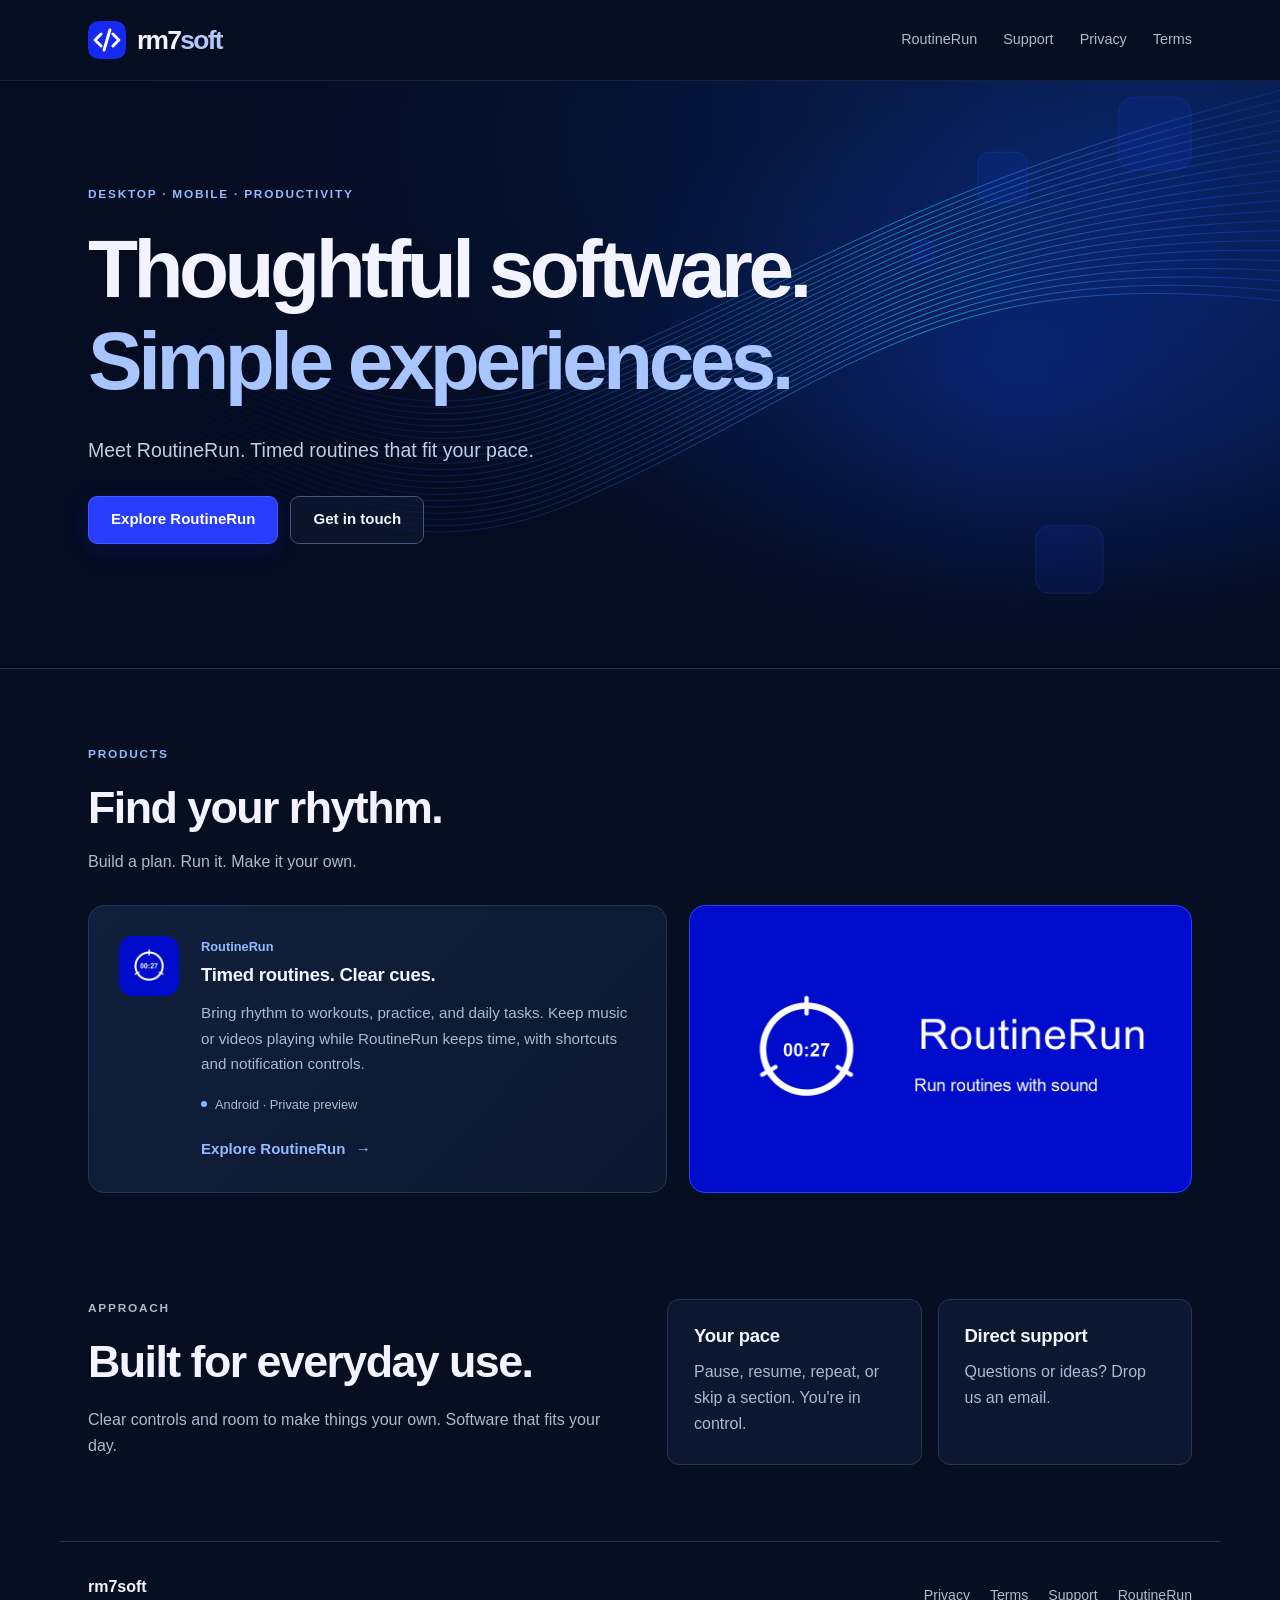
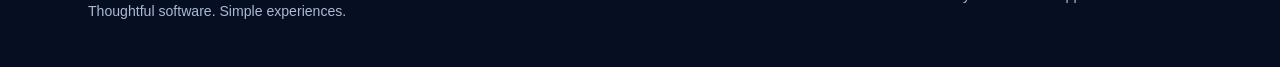
==== commit d960af34: "Shorten website copy and use a more conversational tone" ====
--- a/index.html
+++ b/index.html
@@ -30,7 +30,7 @@
             <div class="hero-content">
                 <p class="eyebrow">Desktop &middot; Mobile &middot; Productivity</p>
                 <h1>Thoughtful software.<br><span>Simple experiences.</span></h1>
-                <p class="lede">Software that helps you focus on what you want to do. Meet RoutineRun: timed routines that fit your pace.</p>
+                <p class="lede">Meet RoutineRun. Timed routines that fit your pace.</p>
                 <div class="hero-actions" aria-label="Primary actions">
                     <a class="button primary" href="routinerun/">Explore RoutineRun</a>
                     <a class="button secondary" href="mailto:support@rm7soft.com">Get in touch</a>
@@ -42,7 +42,7 @@
             <div class="section-heading">
                 <p class="eyebrow">Products</p>
                 <h2>Find your rhythm.</h2>
-                <p>Turn a sequence of activities into a plan you can follow, adjust, and use again.</p>
+                <p>Build a plan. Run it. Make it your own.</p>
             </div>
             <div class="product-grid">
                 <article class="product-card">
@@ -50,7 +50,7 @@
                     <div>
                         <p class="product-label">RoutineRun</p>
                         <h3>Timed routines. Clear cues.</h3>
-                        <p>Make workouts, practice, and daily tasks more enjoyable with timed steps and clear cues. Run alongside music or video, with background shortcuts and notification controls.</p>
+                        <p>Bring rhythm to workouts, practice, and daily tasks. Keep music or videos playing while RoutineRun keeps time, with shortcuts and notification controls.</p>
                         <p class="product-status"><span class="status-dot" aria-hidden="true"></span>Android &middot; Private preview</p>
                     </div>
                     <a class="text-link" href="routinerun/">Explore RoutineRun <span aria-hidden="true">&rarr;</span></a>
@@ -65,16 +65,16 @@
             <div>
                 <p class="eyebrow">Approach</p>
                 <h2>Built for everyday use.</h2>
-                <p>Clear controls, useful features, and room to make them your own. From morning routines to focused work, the software should fit the way you do things.</p>
+                <p>Clear controls and room to make things your own. Software that fits your day.</p>
             </div>
             <div class="info-grid">
                 <article class="info-card">
                     <h3>Your pace</h3>
-                    <p>Pause, continue, repeat, or move between sections as your day changes.</p>
+                    <p>Pause, resume, repeat, or skip a section. You're in control.</p>
                 </article>
                 <article class="info-card">
                     <h3>Direct support</h3>
-                    <p>Have a question or feedback? Contact us by email for help with the app or its availability.</p>
+                    <p>Questions or ideas? Drop us an email.</p>
                 </article>
             </div>
         </section>
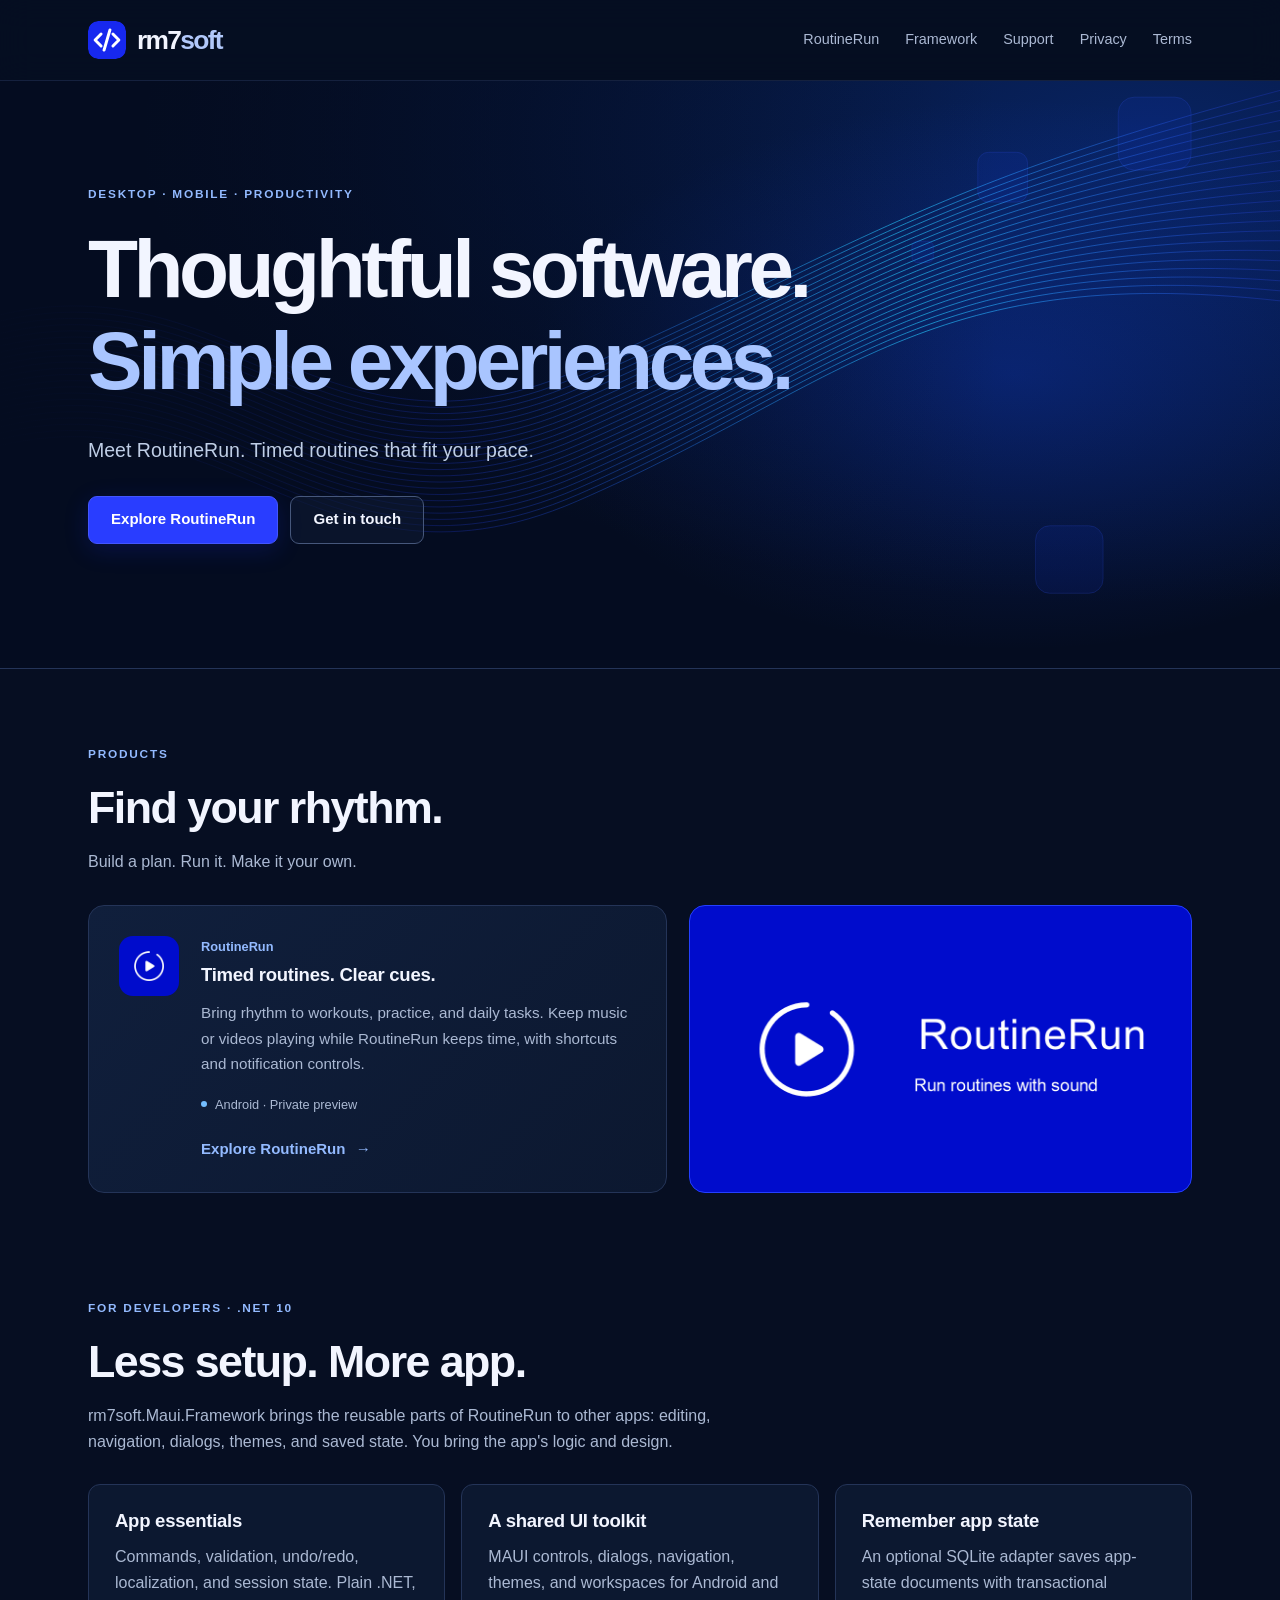
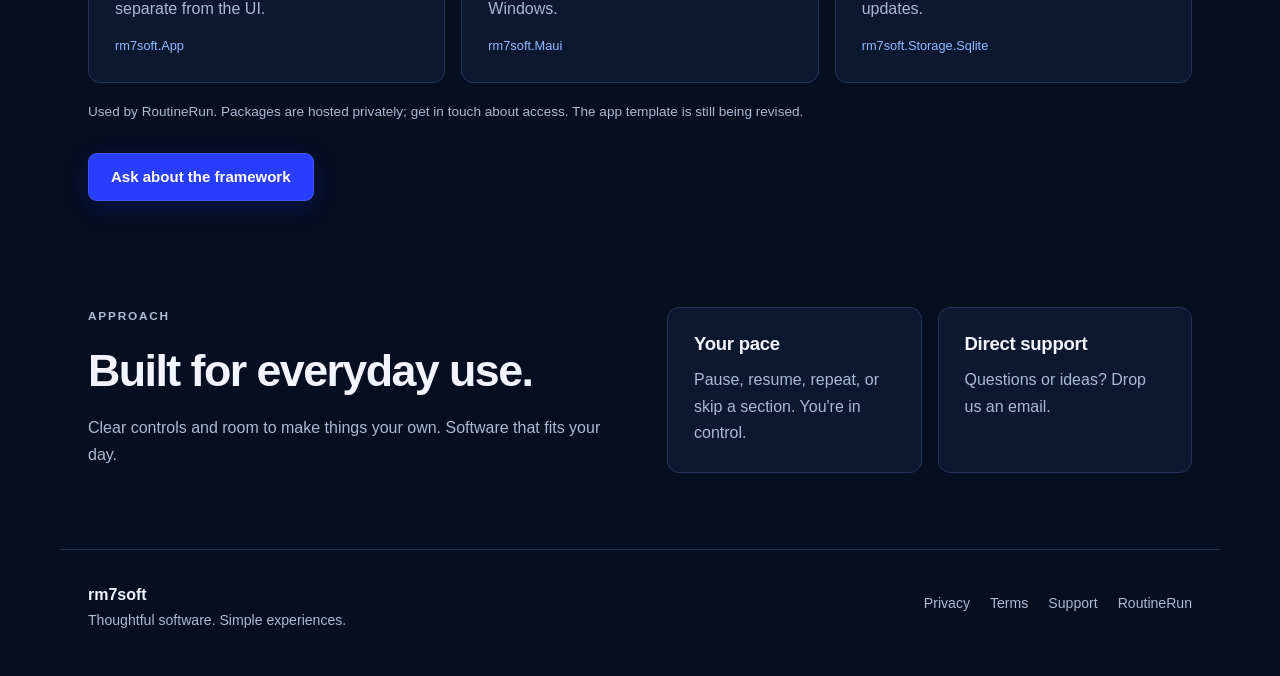
==== commit 69c09ae5: "Refresh RoutineRun icons and add shortcut and framework guides" ====
--- a/index.html
+++ b/index.html
@@ -18,6 +18,7 @@
             </a>
             <div class="nav-links">
                 <a href="routinerun/">RoutineRun</a>
+                <a href="#framework">Framework</a>
                 <a href="support.html">Support</a>
                 <a href="privacy.html">Privacy</a>
                 <a href="terms.html">Terms</a>
@@ -61,6 +62,35 @@
             </div>
         </section>
 
+        <section class="section" id="framework" aria-labelledby="framework-title">
+            <div class="section-heading">
+                <p class="eyebrow">For developers &middot; .NET 10</p>
+                <h2 id="framework-title">Less setup. More app.</h2>
+                <p>rm7soft.Maui.Framework brings the reusable parts of RoutineRun to other apps: editing, navigation, dialogs, themes, and saved state. You bring the app's logic and design.</p>
+            </div>
+            <div class="feature-grid">
+                <article class="feature-card">
+                    <h3>App essentials</h3>
+                    <p>Commands, validation, undo/redo, localization, and session state. Plain .NET, separate from the UI.</p>
+                    <p class="package-name">rm7soft.App</p>
+                </article>
+                <article class="feature-card">
+                    <h3>A shared UI toolkit</h3>
+                    <p>MAUI controls, dialogs, navigation, themes, and workspaces for Android and Windows.</p>
+                    <p class="package-name">rm7soft.Maui</p>
+                </article>
+                <article class="feature-card">
+                    <h3>Remember app state</h3>
+                    <p>An optional SQLite adapter saves app-state documents with transactional updates.</p>
+                    <p class="package-name">rm7soft.Storage.Sqlite</p>
+                </article>
+            </div>
+            <p class="release-note">Used by RoutineRun. Packages are hosted privately; get in touch about access. The app template is still being revised.</p>
+            <div class="actions">
+                <a class="button primary" href="mailto:support@rm7soft.com?subject=rm7soft%20framework">Ask about the framework</a>
+            </div>
+        </section>
+
         <section class="section split-section">
             <div>
                 <p class="eyebrow">Approach</p>
--- a/assets/styles.css
+++ b/assets/styles.css
@@ -181,13 +181,23 @@
 .release-details summary { cursor: pointer; font-weight: 600; }
 .release-details p { margin-top: 12px; }
 .checksum { overflow-wrap: anywhere; }
+.package-name { font-size: .8rem; overflow-wrap: anywhere; color: var(--teal-dark) !important; }
+.shortcut-grid { display: grid; grid-template-columns: repeat(3, minmax(0, 1fr)); gap: 18px; margin-top: 28px; }
+.shortcut-card { padding: 24px; border: 1px solid var(--line); border-radius: 14px; background: var(--surface); }
+.shortcut-card > p { margin-top: 12px; color: var(--muted); }
+.shortcut-pair { display: flex; justify-content: center; gap: 28px; margin-bottom: 24px; }
+.shortcut-pair figure { margin: 0; text-align: center; }
+.shortcut-pair img { width: 88px; height: 88px; margin: 0 auto; }
+.shortcut-pair figcaption { margin-top: 10px; color: var(--muted); font-size: .8rem; }
+.shortcut-note { margin-top: 20px; max-width: 760px; color: var(--muted); font-size: .88rem; }
+.shortcut-note a { color: var(--teal-dark); }
 
 @media (max-width: 900px) {
     .hero-company .hero-content { padding-top: 80px; padding-bottom: 100px; }
     .product-grid, .split-section { grid-template-columns: 1fr; }
     .brand-art img { max-height: 290px; object-fit: contain; }
     .product-hero .hero-content { gap: 32px; }
-    .feature-grid { grid-template-columns: repeat(2, minmax(0, 1fr)); }
+    .feature-grid, .shortcut-grid { grid-template-columns: repeat(2, minmax(0, 1fr)); }
     .section { padding-block: 60px; }
 }
 @media (max-width: 640px) {
@@ -207,7 +217,7 @@
     .product-card { padding: 24px; gap: 18px; grid-template-columns: 1fr; }
     .product-card .text-link { grid-column: 1; }
     .product-card .product-icon { width: 54px; height: 54px; }
-    .feature-grid, .info-grid, .product-hero .hero-content { grid-template-columns: 1fr; }
+    .feature-grid, .info-grid, .shortcut-grid, .product-hero .hero-content { grid-template-columns: 1fr; }
     .product-hero .hero-content { padding-block: 48px; }
     .product-art { max-width: 300px; width: 100%; margin: 8px auto 0; }
     .product-art img { max-width: 200px; margin: 0 auto; }
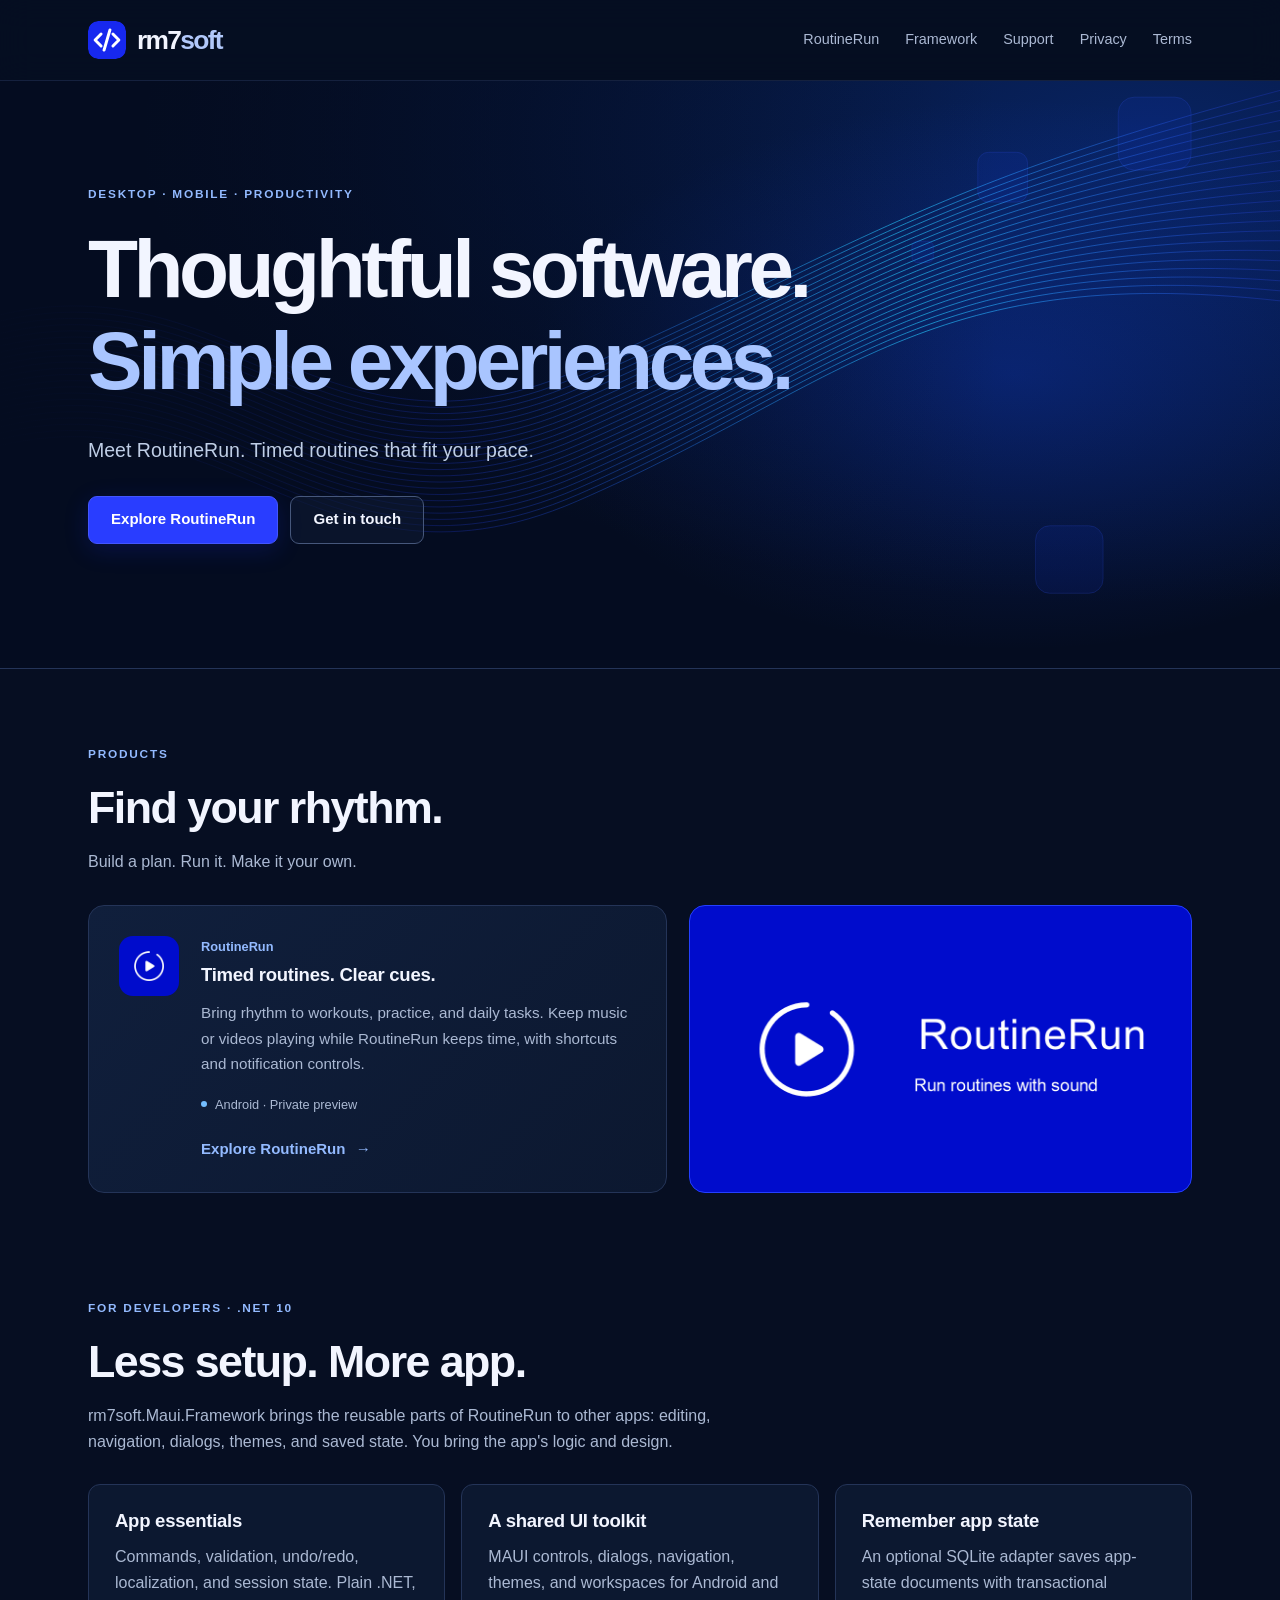
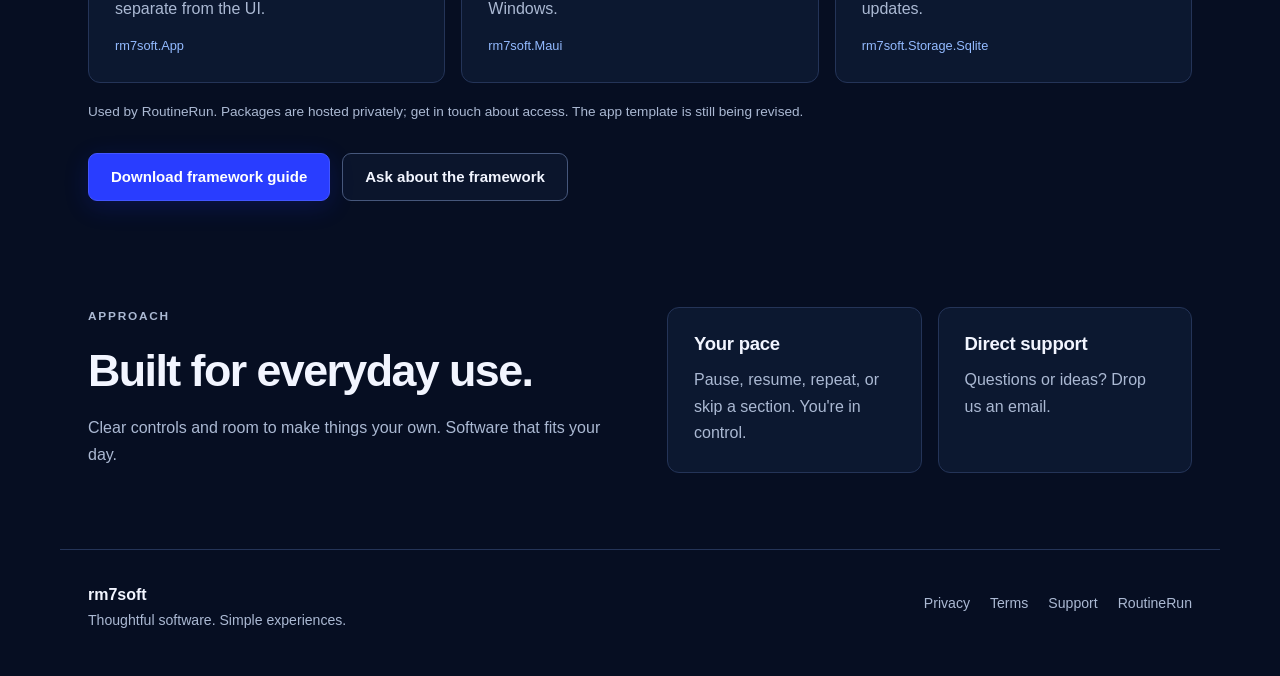
==== commit c631fd10: "Publish full framework guide with download link" ====
--- a/index.html
+++ b/index.html
@@ -87,7 +87,8 @@
             </div>
             <p class="release-note">Used by RoutineRun. Packages are hosted privately; get in touch about access. The app template is still being revised.</p>
             <div class="actions">
-                <a class="button primary" href="mailto:support@rm7soft.com?subject=rm7soft%20framework">Ask about the framework</a>
+                <a class="button primary" href="framework/framework-guide.md" download>Download framework guide</a>
+                <a class="button secondary" href="mailto:support@rm7soft.com?subject=rm7soft%20framework">Ask about the framework</a>
             </div>
         </section>
 
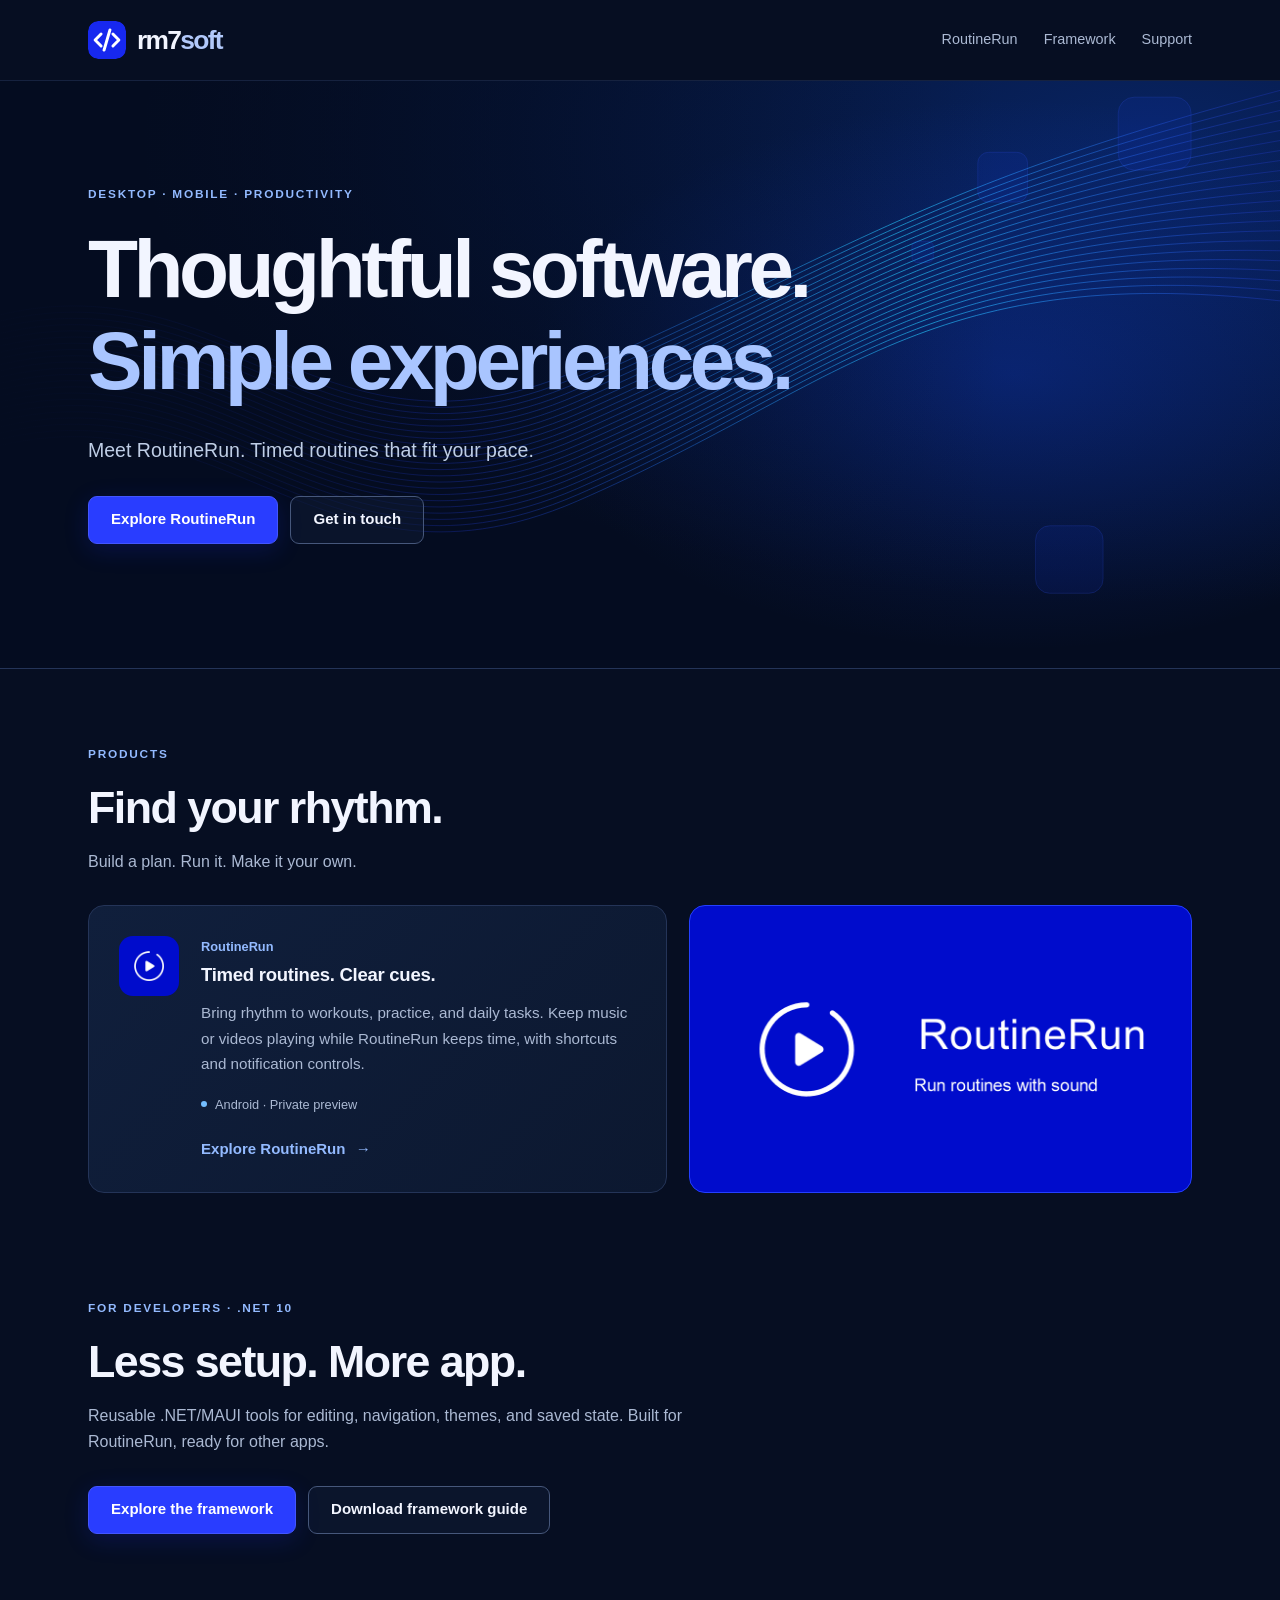
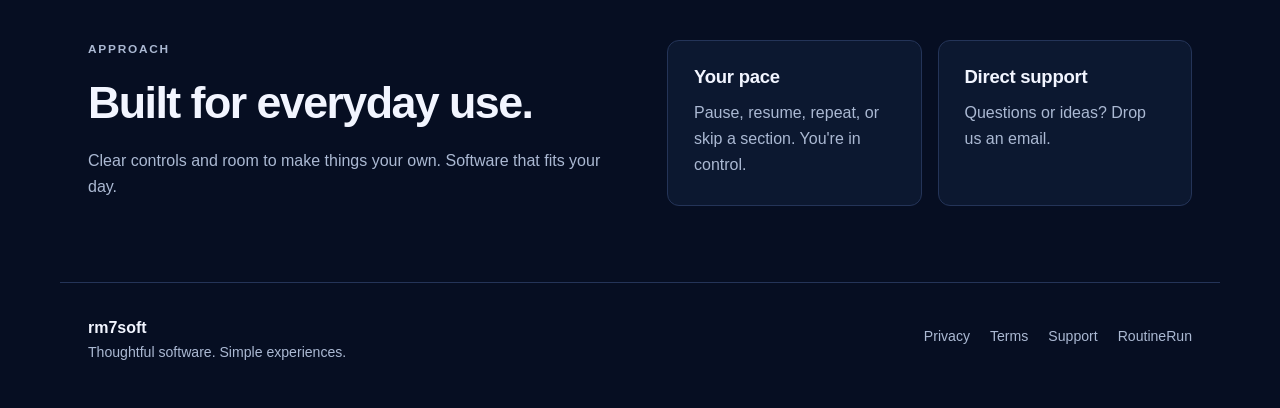
==== commit 7509a334: "Give Framework its own page and fix mobile navigation" ====
--- a/index.html
+++ b/index.html
@@ -6,7 +6,7 @@
     <title>rm7soft | Thoughtful software. Simple experiences.</title>
     <meta name="description" content="Thoughtful software. Simple experiences. Discover RoutineRun for Android: timed routines, spoken prompts, and background playback.">
     <link rel="icon" type="image/svg+xml" href="assets/rm7soft-code-mark.svg">
-    <link rel="stylesheet" href="assets/styles.css">
+    <link rel="stylesheet" href="assets/styles.css?v=20261023-nav">
 </head>
 <body>
     <a class="skip-link" href="#main">Skip to content</a>
@@ -18,10 +18,8 @@
             </a>
             <div class="nav-links">
                 <a href="routinerun/">RoutineRun</a>
-                <a href="#framework">Framework</a>
+                <a href="framework/">Framework</a>
                 <a href="support.html">Support</a>
-                <a href="privacy.html">Privacy</a>
-                <a href="terms.html">Terms</a>
             </div>
         </nav>
     </header>
@@ -66,29 +64,11 @@
             <div class="section-heading">
                 <p class="eyebrow">For developers &middot; .NET 10</p>
                 <h2 id="framework-title">Less setup. More app.</h2>
-                <p>rm7soft.Maui.Framework brings the reusable parts of RoutineRun to other apps: editing, navigation, dialogs, themes, and saved state. You bring the app's logic and design.</p>
+                <p>Reusable .NET/MAUI tools for editing, navigation, themes, and saved state. Built for RoutineRun, ready for other apps.</p>
             </div>
-            <div class="feature-grid">
-                <article class="feature-card">
-                    <h3>App essentials</h3>
-                    <p>Commands, validation, undo/redo, localization, and session state. Plain .NET, separate from the UI.</p>
-                    <p class="package-name">rm7soft.App</p>
-                </article>
-                <article class="feature-card">
-                    <h3>A shared UI toolkit</h3>
-                    <p>MAUI controls, dialogs, navigation, themes, and workspaces for Android and Windows.</p>
-                    <p class="package-name">rm7soft.Maui</p>
-                </article>
-                <article class="feature-card">
-                    <h3>Remember app state</h3>
-                    <p>An optional SQLite adapter saves app-state documents with transactional updates.</p>
-                    <p class="package-name">rm7soft.Storage.Sqlite</p>
-                </article>
-            </div>
-            <p class="release-note">Used by RoutineRun. Packages are hosted privately; get in touch about access. The app template is still being revised.</p>
             <div class="actions">
-                <a class="button primary" href="framework/framework-guide.md" download>Download framework guide</a>
-                <a class="button secondary" href="mailto:support@rm7soft.com?subject=rm7soft%20framework">Ask about the framework</a>
+                <a class="button primary" href="framework/">Explore the framework</a>
+                <a class="button secondary" href="framework/framework-guide.md" download>Download framework guide</a>
             </div>
         </section>
 
--- a/assets/styles.css
+++ b/assets/styles.css
@@ -42,8 +42,7 @@
     position: sticky;
     top: 0;
     z-index: 5;
-    background: #060e22ed;
-    backdrop-filter: blur(16px);
+    background: var(--paper);
     border-bottom: 1px solid #24345888;
 }
 .nav-shell {
@@ -61,9 +60,12 @@
 .brand-wordmark { font-size: 1.65rem; letter-spacing: -0.065em; line-height: 1; }
 .brand-wordmark span { color: #b1c8fa; }
 .brand-text { font-size: 1.08rem; }
-.nav-links { display: flex; align-items: center; gap: 26px; color: var(--muted); font-size: .9rem; }
+.nav-links { display: flex; flex-wrap: wrap; align-items: center; gap: 8px 26px; color: var(--muted); font-size: .9rem; }
 .nav-links a, .site-footer a { text-decoration: none; padding-block: 10px; }
 .nav-links a:hover, .site-footer a:hover, .text-link:hover { color: #fff; }
+.nav-links a[aria-current="page"] { color: var(--ink); text-decoration: underline; text-decoration-color: var(--coral); text-underline-offset: 7px; }
+.framework-page .section-heading { max-width: 840px; }
+.framework-page h1 { font-size: clamp(2.4rem, 5vw, 4rem); }
 .hero { position: relative; overflow: hidden; isolation: isolate; }
 .hero-content { width: min(100%, var(--max)); margin: 0 auto; padding: 80px 28px; }
 .hero-company {
@@ -203,8 +205,8 @@
 @media (max-width: 640px) {
     html { scroll-padding-top: 140px; }
     .nav-shell { flex-direction: column; align-items: flex-start; gap: 10px; padding: 16px 20px 8px; }
-    .nav-links { width: 100%; gap: 24px; font-size: .86rem; overflow-x: auto; }
-    .nav-links a { flex-shrink: 0; }
+    .nav-links { width: 100%; gap: 4px 20px; font-size: .86rem; }
+    .nav-links a { flex-shrink: 0; min-height: 44px; }
     .hero-content, .section, .page-header, .legal-content, .support-list, .site-footer { padding-left: 20px; padding-right: 20px; }
     .hero-company .hero-content { padding-top: 62px; padding-bottom: 90px; }
     .hero-company h1 { font-size: clamp(2.25rem, 8.6vw, 3.4rem); }
